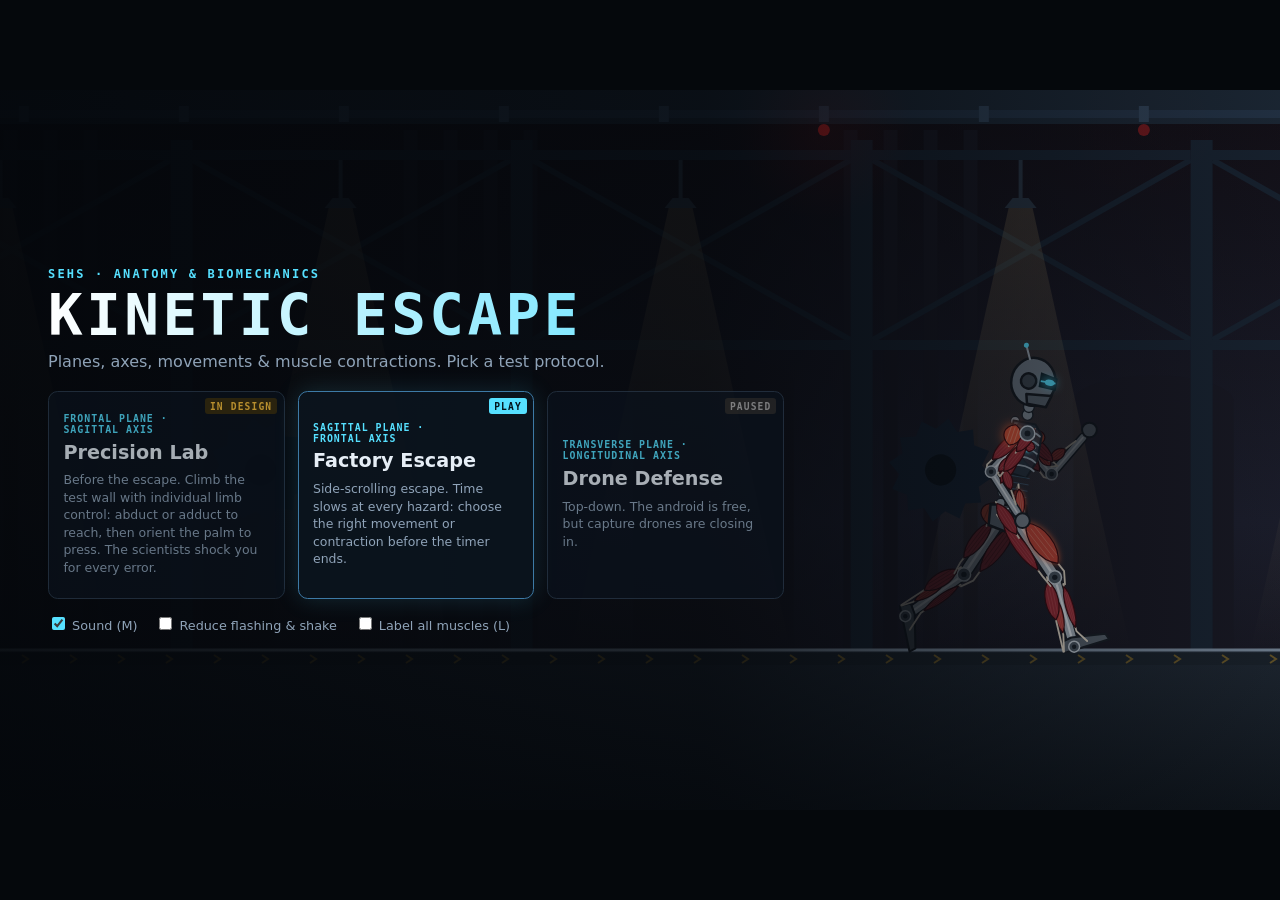
==== index.html @ cbedc7e1 "Add Kinetic Escape sagittal-level prototype and agentic workflow Playable side-scrolling "Factory Es" ====
<!doctype html>
<html lang="en">
<head>
  <meta charset="utf-8">
  <meta name="viewport" content="width=device-width, initial-scale=1">
  <title>Kinetic Escape: Planes &amp; Axes</title>
  <meta name="description" content="SEHS educational game: an anatomically muscled android escapes a factory using correct planes, axes, movements and contraction types.">
  <link rel="stylesheet" href="css/style.css">
</head>
<body>
  <div id="stage">
    <canvas id="game" width="1280" height="720" aria-label="Game view"></canvas>

    <!-- HUD -->
    <div id="hud" class="hidden">
      <div class="hud-top">
        <div class="progress"><span>START</span><div class="bar"><div id="prog-fill"></div></div><span>EXIT</span></div>
        <div id="hud-stats"></div>
        <button id="pause-btn" title="Pause (P)">❚❚</button>
      </div>
      <div id="plane-tag"><b>SAGITTAL PLANE</b> · frontal axis ⊙</div>
      <div id="monitor">
        <h4>MUSCLE MONITOR</h4>
        <ul id="monitor-list"></ul>
        <div class="legend">
          <span><i class="chip" style="--c:#ff6a3d">C</i>concentric</span>
          <span><i class="chip" style="--c:#4ea8ff">E</i>eccentric</span>
          <span><i class="chip" style="--c:#ffc53d">I</i>isometric</span>
        </div>
      </div>
    </div>

    <!-- Decision panel -->
    <div id="decision" class="hidden" role="dialog" aria-live="assertive">
      <div class="d-row"><div id="d-title"></div><div id="d-kind"></div></div>
      <div id="d-prompt"></div>
      <div id="d-options"></div>
      <div class="d-timer"><div id="d-timer-fill"></div><span id="d-secs"></span></div>
    </div>

    <div id="toast" class="hidden" aria-live="polite"></div>

    <!-- Menu -->
    <div id="menu" class="screen">
      <div class="menu-inner">
        <div class="kicker">SEHS · ANATOMY &amp; BIOMECHANICS</div>
        <h1>KINETIC ESCAPE</h1>
        <p class="sub">Planes, axes, movements &amp; muscle contractions. Pick a test protocol.</p>
        <div id="levels"></div>
        <div class="opts">
          <label><input type="checkbox" id="opt-sound"> Sound (M)</label>
          <label><input type="checkbox" id="opt-reduce"> Reduce flashing &amp; shake</label>
          <label><input type="checkbox" id="opt-labels"> Label all muscles (L)</label>
        </div>
      </div>
    </div>

    <!-- Briefing -->
    <div id="briefing" class="screen hidden">
      <div class="panel brief">
        <div class="kicker">MISSION BRIEFING · FACTORY ESCAPE</div>
        <h2>Your screen <em>is</em> the sagittal plane</h2>
        <div class="brief-grid">
          <div>
            <h4>Plane &amp; axis</h4>
            <p>The <b>sagittal plane</b> divides the body into left and right. You are looking at it side-on. Its axis, the <b>frontal axis</b> ⊙, pokes straight out of the screen through every joint.</p>
            <p>Only <b>flexion</b> (joint angle decreases) and <b>extension</b> (joint angle increases) happen here. Abduction, adduction and rotation belong to other planes, and the corridor will reject them.</p>
          </div>
          <div>
            <h4>Contractions</h4>
            <p><span class="chip" style="--c:#ff6a3d">C</span><b>Concentric</b>: the muscle shortens under tension.</p>
            <p><span class="chip" style="--c:#4ea8ff">E</span><b>Eccentric</b>: the muscle lengthens under tension (braking).</p>
            <p><span class="chip" style="--c:#ffc53d">I</span><b>Isometric</b>: tension with no change in length.</p>
            <p class="dim">Muscles swell and glow in these colours as the android moves.</p>
          </div>
          <div>
            <h4>How to play</h4>
            <p>Time slows as each hazard approaches. Choose with the mouse or keys <kbd>1</kbd>–<kbd>4</kbd> before the timer runs out.</p>
            <p>Wrong answers make the muscles do exactly what you chose. Failure reboots you at the same hazard.</p>
            <p class="dim"><kbd>P</kbd> pause · <kbd>L</kbd> muscle labels · <kbd>M</kbd> sound</p>
          </div>
        </div>
        <div class="row">
          <button id="btn-back" class="ghost">Back</button>
          <button id="btn-start" class="primary">Begin escape ▶</button>
        </div>
      </div>
    </div>

    <!-- Fail -->
    <div id="fail" class="screen hidden">
      <div class="panel">
        <div class="kicker red">ANDROID LOST</div>
        <h2 id="f-head"></h2>
        <p class="you">You chose: <b id="f-choice"></b></p>
        <p id="f-explain"></p>
        <div class="correct"><div class="kicker green">CORRECT RESPONSE</div><p id="f-correct"></p></div>
        <div class="row">
          <button id="btn-fail-menu" class="ghost">Menu</button>
          <button id="btn-retry" class="primary">Reboot at this hazard (R)</button>
        </div>
      </div>
    </div>

    <!-- Win -->
    <div id="win" class="screen hidden">
      <div class="panel">
        <div class="kicker green">ESCAPE SUCCESSFUL</div>
        <h2>The android is out of the factory.</h2>
        <div id="w-stats" class="stats"></div>
        <div id="w-review"></div>
        <p class="dim">Next protocol (Transverse · Drone Defense) is paused in development.</p>
        <div class="row">
          <button id="btn-win-menu" class="ghost">Menu</button>
          <button id="btn-again" class="primary">Run a new factory</button>
        </div>
      </div>
    </div>

    <!-- Pause -->
    <div id="pause" class="screen hidden">
      <div class="panel">
        <div class="kicker">PAUSED</div>
        <h2>Quick reference</h2>
        <table class="ref">
          <tr><th>Plane</th><th>Axis</th><th>Divides body into</th><th>Movements</th></tr>
          <tr><td>Sagittal</td><td>Frontal</td><td>Left / right</td><td>Flexion, extension, dorsiflexion, plantarflexion</td></tr>
          <tr><td>Frontal</td><td>Sagittal</td><td>Front / back</td><td>Abduction, adduction, lateral flexion, inversion, eversion</td></tr>
          <tr><td>Transverse</td><td>Longitudinal</td><td>Upper / lower</td><td>Medial &amp; lateral rotation, pronation, supination, horizontal ab/adduction</td></tr>
        </table>
        <div class="row">
          <button id="btn-pause-menu" class="ghost">Quit to menu</button>
          <button id="btn-resume" class="primary">Resume (P)</button>
        </div>
      </div>
    </div>
  </div>

  <script src="js/content.js"></script>
  <script src="js/android.js"></script>
  <script src="js/effects.js"></script>
  <script src="js/sagittal.js"></script>
  <script src="js/main.js"></script>
</body>
</html>
---- css/style.css ----
:root {
  --bg: #05080c;
  --panel: rgba(9, 15, 22, 0.92);
  --line: #2a3a4c;
  --ink: #e6eef6;
  --dim: #8fa3b8;
  --cyan: #56e0ff;
  --red: #ff4058;
  --green: #4dffa0;
  --amber: #ffc53d;
}
* { box-sizing: border-box; }
html, body { margin: 0; height: 100%; background: var(--bg); color: var(--ink); font-family: system-ui, -apple-system, "Segoe UI", Roboto, sans-serif; overflow: hidden; }
body { display: flex; align-items: center; justify-content: center; }
#stage { position: relative; width: 1280px; height: 720px; font-size: 16px; overflow: hidden; background: #000; }
#game { position: absolute; inset: 0; width: 100%; height: 100%; display: block; }
.hidden { display: none !important; }
button { font: inherit; cursor: pointer; }
kbd { display: inline-block; min-width: 1.4em; padding: 0.05em 0.35em; border: 1px solid #5a6d82; border-bottom-width: 2px; border-radius: 0.3em; font: 700 0.8em ui-monospace, monospace; text-align: center; color: var(--ink); background: #111b26; }
.chip { display: inline-flex; align-items: center; justify-content: center; width: 1.25em; height: 1.25em; border-radius: 0.3em; margin-right: 0.4em; font: 800 0.75em ui-monospace, monospace; font-style: normal; color: #0a0f14; background: var(--c); vertical-align: middle; }
.dim { color: var(--dim); }
.kicker { font: 700 0.75em ui-monospace, monospace; letter-spacing: 0.18em; color: var(--cyan); }
.kicker.red { color: var(--red); }
.kicker.green { color: var(--green); }

/* ---------- HUD ---------- */
#hud { position: absolute; inset: 0; pointer-events: none; }
.hud-top { position: absolute; top: 0.8em; left: 1.2em; right: 1.2em; display: flex; align-items: center; gap: 1.5em; }
.progress { display: flex; align-items: center; gap: 0.6em; flex: 1; font: 700 0.7em ui-monospace, monospace; color: var(--dim); letter-spacing: 0.1em; }
.progress .bar { flex: 1; height: 0.55em; background: rgba(255,255,255,0.08); border: 1px solid var(--line); border-radius: 1em; overflow: hidden; }
#prog-fill { height: 100%; width: 0; background: linear-gradient(90deg, var(--cyan), var(--green)); }
#hud-stats { display: flex; gap: 1.2em; font: 600 0.75em ui-monospace, monospace; color: var(--dim); }
#hud-stats b { color: var(--ink); }
#pause-btn { pointer-events: auto; background: rgba(10,16,24,0.8); color: var(--ink); border: 1px solid var(--line); border-radius: 0.4em; padding: 0.2em 0.6em; }
#plane-tag { position: absolute; top: 2.6em; left: 1.2em; font: 0.75em ui-monospace, monospace; color: #bfefff; letter-spacing: 0.08em; background: rgba(5,12,18,0.6); padding: 0.25em 0.6em; border-left: 3px solid var(--cyan); }
#monitor { position: absolute; left: 1.2em; bottom: 1em; width: 17em; background: rgba(5,10,16,0.78); border: 1px solid var(--line); border-radius: 0.5em; padding: 0.6em 0.8em; }
#monitor h4 { margin: 0 0 0.4em; font: 700 0.7em ui-monospace, monospace; letter-spacing: 0.15em; color: var(--cyan); }
#monitor ul { list-style: none; margin: 0; padding: 0; min-height: 5.4em; }
#monitor li { display: flex; align-items: center; gap: 0.3em; font-size: 0.72em; padding: 0.12em 0; }
#monitor li.idle, #monitor li.jam { color: var(--dim); font-family: ui-monospace, monospace; }
#monitor li.jam { color: var(--amber); }
#monitor .mn { flex: 1; white-space: nowrap; overflow: hidden; text-overflow: ellipsis; }
#monitor .mb { width: 4.5em; height: 0.45em; background: rgba(255,255,255,0.08); border-radius: 1em; overflow: hidden; }
#monitor .mb i { display: block; height: 100%; }
#monitor .legend { display: flex; gap: 0.6em; margin-top: 0.5em; font-size: 0.62em; color: var(--dim); }

/* ---------- decision ---------- */
#decision { position: absolute; left: 50%; bottom: 1.2em; transform: translateX(-50%); width: 46em; background: var(--panel); border: 1px solid #3c5a78; border-radius: 0.7em; padding: 0.9em 1.1em 0.8em; box-shadow: 0 0 2em rgba(80,200,255,0.18); animation: rise 0.25s ease-out; }
#decision.urgent { border-color: var(--red); box-shadow: 0 0 2.4em rgba(255,40,70,0.35); }
@keyframes rise { from { transform: translate(-50%, 1em); opacity: 0; } to { transform: translate(-50%, 0); opacity: 1; } }
.d-row { display: flex; justify-content: space-between; align-items: baseline; }
#d-title { font: 800 0.8em ui-monospace, monospace; letter-spacing: 0.15em; color: var(--amber); }
#d-kind { font: 700 0.7em ui-monospace, monospace; letter-spacing: 0.12em; color: var(--cyan); }
#d-prompt { margin: 0.45em 0 0.7em; font-size: 1.02em; line-height: 1.35; }
#d-options { display: grid; grid-template-columns: repeat(auto-fit, minmax(9em, 1fr)); gap: 0.5em; }
.opt { display: flex; align-items: center; gap: 0.5em; padding: 0.6em 0.7em; background: #0f1b28; color: var(--ink); border: 1px solid #36506b; border-radius: 0.45em; font-weight: 700; font-size: 0.95em; text-align: left; }
.opt:hover, .opt:focus-visible { background: #16304a; border-color: var(--cyan); outline: none; }
.d-timer { position: relative; margin-top: 0.7em; height: 0.5em; background: rgba(255,255,255,0.08); border-radius: 1em; overflow: hidden; }
#d-timer-fill { height: 100%; width: 100%; background: linear-gradient(90deg, var(--red), var(--amber)); }
#d-secs { position: absolute; right: 0; top: -1.5em; font: 700 0.75em ui-monospace, monospace; color: var(--amber); }
#decision.urgent #d-secs { color: var(--red); }

/* ---------- toast ---------- */
#toast { position: absolute; right: 1.2em; top: 3.4em; width: 22em; background: rgba(6,24,16,0.92); border: 1px solid #2f8a5c; border-radius: 0.6em; padding: 0.7em 0.9em; animation: slidein 0.25s ease-out; }
@keyframes slidein { from { transform: translateX(2em); opacity: 0; } to { transform: none; opacity: 1; } }
.t-head { font: 800 1.1em ui-monospace, monospace; color: var(--green); letter-spacing: 0.06em; }
.t-sub { font-size: 0.75em; color: #a6f0c8; margin: 0.15em 0 0.35em; }
.t-body { font-size: 0.82em; line-height: 1.35; }
.t-mus { margin-top: 0.4em; font-size: 0.76em; color: var(--dim); }

/* ---------- screens ---------- */
.screen { position: absolute; inset: 0; display: flex; align-items: center; justify-content: center; background: radial-gradient(ellipse at center, rgba(5,10,16,0.55), rgba(2,4,8,0.88)); }
#menu { background: linear-gradient(90deg, rgba(3,6,10,0.92) 0%, rgba(3,6,10,0.75) 55%, rgba(3,6,10,0.15) 100%); justify-content: flex-start; }
.menu-inner { width: 46em; margin-left: 3em; }
h1 { margin: 0.1em 0 0; font: 900 3.6em/1 ui-monospace, monospace; letter-spacing: 0.06em; background: linear-gradient(90deg, #fff, var(--cyan)); -webkit-background-clip: text; background-clip: text; color: transparent; }
.sub { color: var(--dim); margin: 0.5em 0 1.2em; }
#levels { display: grid; grid-template-columns: repeat(3, 1fr); gap: 0.8em; }
.level { position: relative; text-align: left; background: rgba(12,20,30,0.9); color: var(--ink); border: 1px solid var(--line); border-radius: 0.6em; padding: 0.9em; min-height: 13em; }
.level h3 { margin: 0.3em 0 0.4em; font-size: 1.2em; }
.level p { margin: 0; font-size: 0.78em; line-height: 1.4; color: var(--dim); }
.level .lv-plane { font: 700 0.62em ui-monospace, monospace; letter-spacing: 0.1em; color: var(--cyan); }
.level .badge { position: absolute; top: 0.7em; right: 0.7em; font: 800 0.6em ui-monospace, monospace; letter-spacing: 0.12em; padding: 0.25em 0.5em; border-radius: 0.3em; }
.level.playable { border-color: #3d7aa6; box-shadow: 0 0 1.5em rgba(86,224,255,0.15); }
.level.playable:hover { border-color: var(--cyan); transform: translateY(-2px); }
.level.playable .badge { background: var(--cyan); color: #04121a; }
.level.design .badge { background: #3a2f10; color: var(--amber); }
.level.paused .badge { background: #2a2a2a; color: #aaa; }
.level:disabled { cursor: default; opacity: 0.72; }
.level .lv-plane { padding-right: 5em; }
.opts { display: flex; gap: 1.4em; margin-top: 1.2em; font-size: 0.8em; color: var(--dim); }
.opts input { accent-color: var(--cyan); }

.panel { width: 44em; max-height: 92%; overflow: auto; background: var(--panel); border: 1px solid var(--line); border-radius: 0.8em; padding: 1.4em 1.6em; }
.panel h2 { margin: 0.25em 0 0.5em; font-size: 1.6em; }
.panel h2 em { color: var(--cyan); font-style: normal; }
.panel p { line-height: 1.45; }
.panel .row { display: flex; justify-content: flex-end; gap: 0.7em; margin-top: 1em; }
.primary { background: var(--cyan); color: #04121a; border: 0; border-radius: 0.45em; padding: 0.65em 1.2em; font-weight: 800; }
.primary:hover { filter: brightness(1.1); }
.ghost { background: transparent; color: var(--ink); border: 1px solid var(--line); border-radius: 0.45em; padding: 0.65em 1.1em; }
.brief { width: 58em; }
.brief-grid { display: grid; grid-template-columns: repeat(3, 1fr); gap: 1.2em; }
.brief-grid h4 { margin: 0 0 0.4em; color: var(--amber); font: 700 0.8em ui-monospace, monospace; letter-spacing: 0.12em; text-transform: uppercase; }
.brief-grid p { font-size: 0.86em; margin: 0 0 0.6em; }
#fail .panel { border-color: #6b2230; }
#fail.plane .panel { border-color: var(--red); box-shadow: 0 0 2em rgba(255,40,70,0.3); }
#f-head { color: #ffb3bd; }
.you { color: var(--dim); }
.correct { margin-top: 1em; padding: 0.8em 1em; border-radius: 0.5em; background: rgba(20,60,40,0.35); border: 1px solid #2f8a5c; }
.correct p { margin: 0.3em 0 0; font-size: 0.92em; }
.stats { display: grid; grid-template-columns: repeat(4, 1fr); gap: 0.7em; margin: 0.8em 0; }
.stats div { background: rgba(255,255,255,0.04); border: 1px solid var(--line); border-radius: 0.5em; padding: 0.6em; text-align: center; }
.stats b { display: block; font-size: 1.5em; color: var(--green); }
.stats span { font-size: 0.72em; color: var(--dim); }
#w-review h3 { font-size: 1em; margin: 0.8em 0 0.3em; }
#w-review li { font-size: 0.85em; margin-bottom: 0.3em; line-height: 1.4; }
table.ref { width: 100%; border-collapse: collapse; font-size: 0.85em; }
table.ref th, table.ref td { border-bottom: 1px solid var(--line); padding: 0.45em 0.4em; text-align: left; vertical-align: top; }
table.ref th { color: var(--amber); font: 700 0.75em ui-monospace, monospace; letter-spacing: 0.1em; }
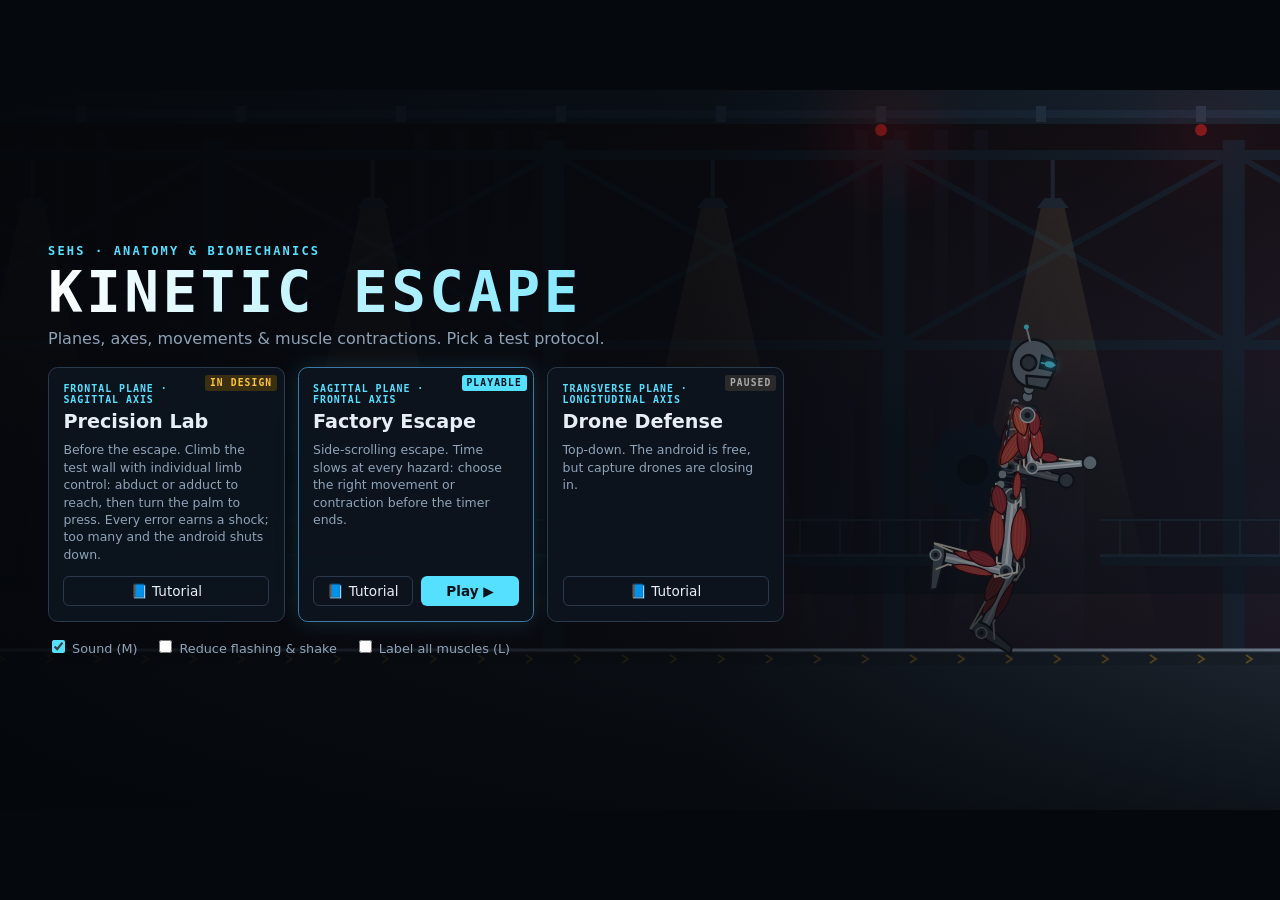
==== commit fc09879e: "Add tutorial/review section, rival androids, sprite pipeline; apply teacher decisions Teacher feedba" ====
--- a/index.html
+++ b/index.html
@@ -27,6 +27,7 @@
           <span><i class="chip" style="--c:#4ea8ff">E</i>eccentric</span>
           <span><i class="chip" style="--c:#ffc53d">I</i>isometric</span>
         </div>
+        <div class="legend iso">C + E = isotonic (length changes) · I = static</div>
       </div>
     </div>
 
@@ -55,35 +56,25 @@
       </div>
     </div>
 
-    <!-- Briefing -->
-    <div id="briefing" class="screen hidden">
-      <div class="panel brief">
-        <div class="kicker">MISSION BRIEFING · FACTORY ESCAPE</div>
-        <h2>Your screen <em>is</em> the sagittal plane</h2>
-        <div class="brief-grid">
-          <div>
-            <h4>Plane &amp; axis</h4>
-            <p>The <b>sagittal plane</b> divides the body into left and right. You are looking at it side-on. Its axis, the <b>frontal axis</b> ⊙, pokes straight out of the screen through every joint.</p>
-            <p>Only <b>flexion</b> (joint angle decreases) and <b>extension</b> (joint angle increases) happen here. Abduction, adduction and rotation belong to other planes, and the corridor will reject them.</p>
-          </div>
-          <div>
-            <h4>Contractions</h4>
-            <p><span class="chip" style="--c:#ff6a3d">C</span><b>Concentric</b>: the muscle shortens under tension.</p>
-            <p><span class="chip" style="--c:#4ea8ff">E</span><b>Eccentric</b>: the muscle lengthens under tension (braking).</p>
-            <p><span class="chip" style="--c:#ffc53d">I</span><b>Isometric</b>: tension with no change in length.</p>
-            <p class="dim">Muscles swell and glow in these colours as the android moves.</p>
-          </div>
-          <div>
-            <h4>How to play</h4>
-            <p>Time slows as each hazard approaches. Choose with the mouse or keys <kbd>1</kbd>–<kbd>4</kbd> before the timer runs out.</p>
-            <p>Wrong answers make the muscles do exactly what you chose. Failure reboots you at the same hazard.</p>
-            <p class="dim"><kbd>P</kbd> pause · <kbd>L</kbd> muscle labels · <kbd>M</kbd> sound</p>
-          </div>
+    <!-- Tutorial / review section (shown at the start of every game) -->
+    <div id="tutorial" class="screen hidden">
+      <div class="tut">
+        <header>
+          <div><div class="kicker" id="tut-kicker"></div><h2 id="tut-title"></h2></div>
+          <button id="tut-close" class="ghost small" title="Close">✕</button>
+        </header>
+        <nav id="tut-nav"></nav>
+        <div class="tut-body">
+          <div id="tut-content"></div>
+          <div class="tut-demo"><canvas id="tut-canvas" width="520" height="440"></canvas><div id="tut-caption"></div></div>
         </div>
-        <div class="row">
-          <button id="btn-back" class="ghost">Back</button>
-          <button id="btn-start" class="primary">Begin escape ▶</button>
-        </div>
+        <footer>
+          <a id="tut-print" class="ghost small" href="review-sheet.html" target="_blank" rel="noopener">🖨 Printable review sheet</a>
+          <span class="spacer"></span>
+          <button id="tut-skip" class="ghost small">Skip to game</button>
+          <button id="tut-prev" class="ghost">◀ Back</button>
+          <button id="tut-next" class="primary">Next ▶</button>
+        </footer>
       </div>
     </div>
 
@@ -124,22 +115,28 @@
         <h2>Quick reference</h2>
         <table class="ref">
           <tr><th>Plane</th><th>Axis</th><th>Divides body into</th><th>Movements</th></tr>
-          <tr><td>Sagittal</td><td>Frontal</td><td>Left / right</td><td>Flexion, extension, dorsiflexion, plantarflexion</td></tr>
-          <tr><td>Frontal</td><td>Sagittal</td><td>Front / back</td><td>Abduction, adduction, lateral flexion, inversion, eversion</td></tr>
-          <tr><td>Transverse</td><td>Longitudinal</td><td>Upper / lower</td><td>Medial &amp; lateral rotation, pronation, supination, horizontal ab/adduction</td></tr>
+          <tr><td>Sagittal</td><td>Frontal / transverse / mediolateral</td><td>Left / right</td><td>Flexion, extension, dorsiflexion, plantarflexion</td></tr>
+          <tr><td>Frontal</td><td>Sagittal / anteroposterior</td><td>Front / back</td><td>Abduction, adduction, lateral flexion, inversion, eversion</td></tr>
+          <tr><td>Transverse</td><td>Longitudinal / vertical</td><td>Upper / lower</td><td>Medial &amp; lateral rotation, trunk rotation, pronation, supination, horizontal ab/adduction</td></tr>
         </table>
+        <p class="dim">Contractions: <b>isotonic</b> = length changes (<b>concentric</b> shortens, <b>eccentric</b> lengthens) · <b>isometric</b> = no change in length.</p>
         <div class="row">
           <button id="btn-pause-menu" class="ghost">Quit to menu</button>
+          <button id="btn-pause-tut" class="ghost">📘 Tutorial</button>
           <button id="btn-resume" class="primary">Resume (P)</button>
         </div>
       </div>
     </div>
   </div>
 
+  <script src="assets/sprites/manifest.js"></script>
   <script src="js/content.js"></script>
+  <script src="js/sprites.js"></script>
+  <script src="js/diagrams.js"></script>
   <script src="js/android.js"></script>
   <script src="js/effects.js"></script>
   <script src="js/sagittal.js"></script>
+  <script src="js/tutorial.js"></script>
   <script src="js/main.js"></script>
 </body>
 </html>
--- a/css/style.css
+++ b/css/style.css
@@ -75,17 +75,16 @@
 h1 { margin: 0.1em 0 0; font: 900 3.6em/1 ui-monospace, monospace; letter-spacing: 0.06em; background: linear-gradient(90deg, #fff, var(--cyan)); -webkit-background-clip: text; background-clip: text; color: transparent; }
 .sub { color: var(--dim); margin: 0.5em 0 1.2em; }
 #levels { display: grid; grid-template-columns: repeat(3, 1fr); gap: 0.8em; }
-.level { position: relative; text-align: left; background: rgba(12,20,30,0.9); color: var(--ink); border: 1px solid var(--line); border-radius: 0.6em; padding: 0.9em; min-height: 13em; }
+.level { position: relative; text-align: left; background: rgba(12,20,30,0.92); color: var(--ink); border: 1px solid var(--line); border-radius: 0.6em; padding: 0.9em; min-height: 15em; }
 .level h3 { margin: 0.3em 0 0.4em; font-size: 1.2em; }
 .level p { margin: 0; font-size: 0.78em; line-height: 1.4; color: var(--dim); }
 .level .lv-plane { font: 700 0.62em ui-monospace, monospace; letter-spacing: 0.1em; color: var(--cyan); }
 .level .badge { position: absolute; top: 0.7em; right: 0.7em; font: 800 0.6em ui-monospace, monospace; letter-spacing: 0.12em; padding: 0.25em 0.5em; border-radius: 0.3em; }
 .level.playable { border-color: #3d7aa6; box-shadow: 0 0 1.5em rgba(86,224,255,0.15); }
-.level.playable:hover { border-color: var(--cyan); transform: translateY(-2px); }
+.level.playable:hover { border-color: var(--cyan); }
 .level.playable .badge { background: var(--cyan); color: #04121a; }
 .level.design .badge { background: #3a2f10; color: var(--amber); }
 .level.paused .badge { background: #2a2a2a; color: #aaa; }
-.level:disabled { cursor: default; opacity: 0.72; }
 .level .lv-plane { padding-right: 5em; }
 .opts { display: flex; gap: 1.4em; margin-top: 1.2em; font-size: 0.8em; color: var(--dim); }
 .opts input { accent-color: var(--cyan); }
@@ -117,3 +116,71 @@
 table.ref { width: 100%; border-collapse: collapse; font-size: 0.85em; }
 table.ref th, table.ref td { border-bottom: 1px solid var(--line); padding: 0.45em 0.4em; text-align: left; vertical-align: top; }
 table.ref th { color: var(--amber); font: 700 0.75em ui-monospace, monospace; letter-spacing: 0.1em; }
+
+/* ---------- v0.2: menu cards with Tutorial / Play ---------- */
+.level { display: flex; flex-direction: column; }
+.level p { flex: 1; }
+.lv-btns { display: flex; gap: 0.5em; margin-top: 0.8em; }
+.lv-btns button { flex: 1; }
+button.small, a.small { padding: 0.45em 0.8em; font-size: 0.85em; }
+a.ghost { color: var(--ink); text-decoration: none; display: inline-flex; align-items: center; }
+.legend.iso { margin-top: 0.25em; font-size: 0.6em; color: var(--dim); }
+#plane-tag .ax { color: var(--amber); }
+.t-deep { margin-top: 0.4em; font-size: 0.74em; line-height: 1.35; color: #b9d9ff; border-left: 2px solid var(--cyan); padding-left: 0.5em; }
+
+/* ---------- tutorial ---------- */
+#tutorial { background: rgba(2,5,9,0.9); }
+.tut { width: 76em; height: 43em; display: flex; flex-direction: column; background: var(--panel); border: 1px solid var(--line); border-radius: 0.8em; padding: 0.9em 1.2em; }
+.tut header { display: flex; justify-content: space-between; align-items: flex-start; }
+.tut h2 { margin: 0.15em 0 0.3em; font-size: 1.45em; }
+#tut-nav { display: flex; gap: 0.35em; margin-bottom: 0.6em; flex-wrap: wrap; }
+#tut-nav button { background: transparent; color: var(--dim); border: 1px solid var(--line); border-radius: 2em; padding: 0.3em 0.8em; font-size: 0.78em; }
+#tut-nav button.on { background: var(--cyan); color: #04121a; border-color: var(--cyan); font-weight: 800; }
+.tut-body { flex: 1; display: grid; grid-template-columns: 1fr 26em; gap: 1em; min-height: 0; }
+#tut-content { overflow: auto; padding-right: 0.4em; font-size: 0.88em; }
+.tut-demo { display: flex; flex-direction: column; gap: 0.5em; min-height: 0; }
+#tut-canvas { width: 100%; height: auto; border-radius: 0.5em; border: 1px solid var(--line); background: #0d1620; }
+#tut-caption { font-size: 0.8em; line-height: 1.4; color: #d6e6f2; min-height: 3.5em; }
+#tut-caption b { color: #ffe680; }
+.tut footer { display: flex; align-items: center; gap: 0.6em; margin-top: 0.7em; }
+.tut footer .spacer { flex: 1; }
+.tut .lead { margin: 0 0 0.7em; line-height: 1.45; }
+.callout { margin: 0.7em 0; padding: 0.6em 0.8em; border-radius: 0.45em; background: rgba(86,224,255,0.07); border-left: 3px solid var(--cyan); line-height: 1.4; }
+.callout.warn { background: rgba(255,197,61,0.08); border-left-color: var(--amber); }
+.pcards { display: grid; grid-template-columns: repeat(3, 1fr); gap: 0.6em; }
+.pcard { position: relative; background: rgba(255,255,255,0.03); border: 1px solid var(--line); border-radius: 0.5em; padding: 0.5em 0.6em; font-size: 0.86em; }
+.pcard.cur { border-color: var(--cyan); box-shadow: 0 0 1em rgba(86,224,255,0.15); }
+.pcard .tag { position: absolute; top: 0.5em; right: 0.5em; font: 800 0.65em ui-monospace, monospace; background: var(--cyan); color: #04121a; padding: 0.15em 0.4em; border-radius: 0.3em; }
+.pcard svg { display: block; width: 100%; height: 9.5em; }
+.pcard h4 { margin: 0.2em 0; font-size: 1.05em; }
+.pcard h4 small { color: var(--dim); font-weight: 400; }
+.pcard .kv { margin: 0.2em 0; line-height: 1.35; }
+.pcard .mv { color: var(--dim); font-size: 0.92em; }
+.mv-grid { display: grid; grid-template-columns: repeat(auto-fill, minmax(13em, 1fr)); gap: 0.5em; }
+.mv-card { display: flex; flex-direction: column; gap: 0.2em; text-align: left; background: #0f1b28; color: var(--ink); border: 1px solid #2f4760; border-radius: 0.5em; padding: 0.55em 0.7em; font-size: 0.95em; }
+.mv-card.wide { margin-top: 0.8em; width: 100%; }
+.mv-card b { color: #fff; font-size: 1.05em; }
+.mv-card span { line-height: 1.35; }
+.mv-card i { color: var(--dim); font-size: 0.9em; }
+.mv-card em { color: var(--cyan); font-style: normal; font-size: 0.8em; font-weight: 700; }
+.mv-card:hover, .mv-card.active, .node.leaf:hover, .node.leaf.active, .node.mid:hover, .node.mid.active { border-color: var(--cyan); background: #14283b; }
+h5.sub { margin: 1em 0 0.4em; color: var(--amber); font: 700 0.8em ui-monospace, monospace; letter-spacing: 0.08em; text-transform: uppercase; }
+.others { display: grid; grid-template-columns: 1fr 1fr; gap: 0.6em; font-size: 0.9em; color: var(--dim); line-height: 1.45; }
+.others b { color: var(--ink); }
+.tree { display: flex; flex-direction: column; align-items: center; gap: 0.6em; }
+.node { background: #0f1b28; color: var(--ink); border: 1px solid #2f4760; border-radius: 0.5em; padding: 0.5em 0.7em; text-align: left; display: flex; flex-direction: column; gap: 0.2em; font-size: 0.95em; }
+.node.root { font-weight: 800; text-align: center; }
+.node span { line-height: 1.35; }
+.node i { color: var(--dim); font-size: 0.9em; }
+.node em { color: var(--cyan); font-style: normal; font-size: 0.8em; font-weight: 700; }
+.node.leaf { border-left: 4px solid var(--c); }
+.node.static { border-style: dashed; }
+.branches { display: grid; grid-template-columns: 2fr 1fr; gap: 0.7em; width: 100%; }
+.branch { display: flex; flex-direction: column; gap: 0.5em; }
+.leaves { display: grid; grid-template-columns: repeat(auto-fit, minmax(10em, 1fr)); gap: 0.5em; }
+table.mtable { width: 100%; border-collapse: collapse; font-size: 0.92em; }
+table.mtable th, table.mtable td { text-align: left; padding: 0.35em 0.4em; border-bottom: 1px solid var(--line); vertical-align: top; }
+table.mtable th { color: var(--amber); font: 700 0.75em ui-monospace, monospace; letter-spacing: 0.1em; }
+table.mtable tr.click { cursor: pointer; }
+table.mtable tr.click:hover, table.mtable tr.active { background: #14283b; }
+ul.play li { margin-bottom: 0.45em; line-height: 1.45; }
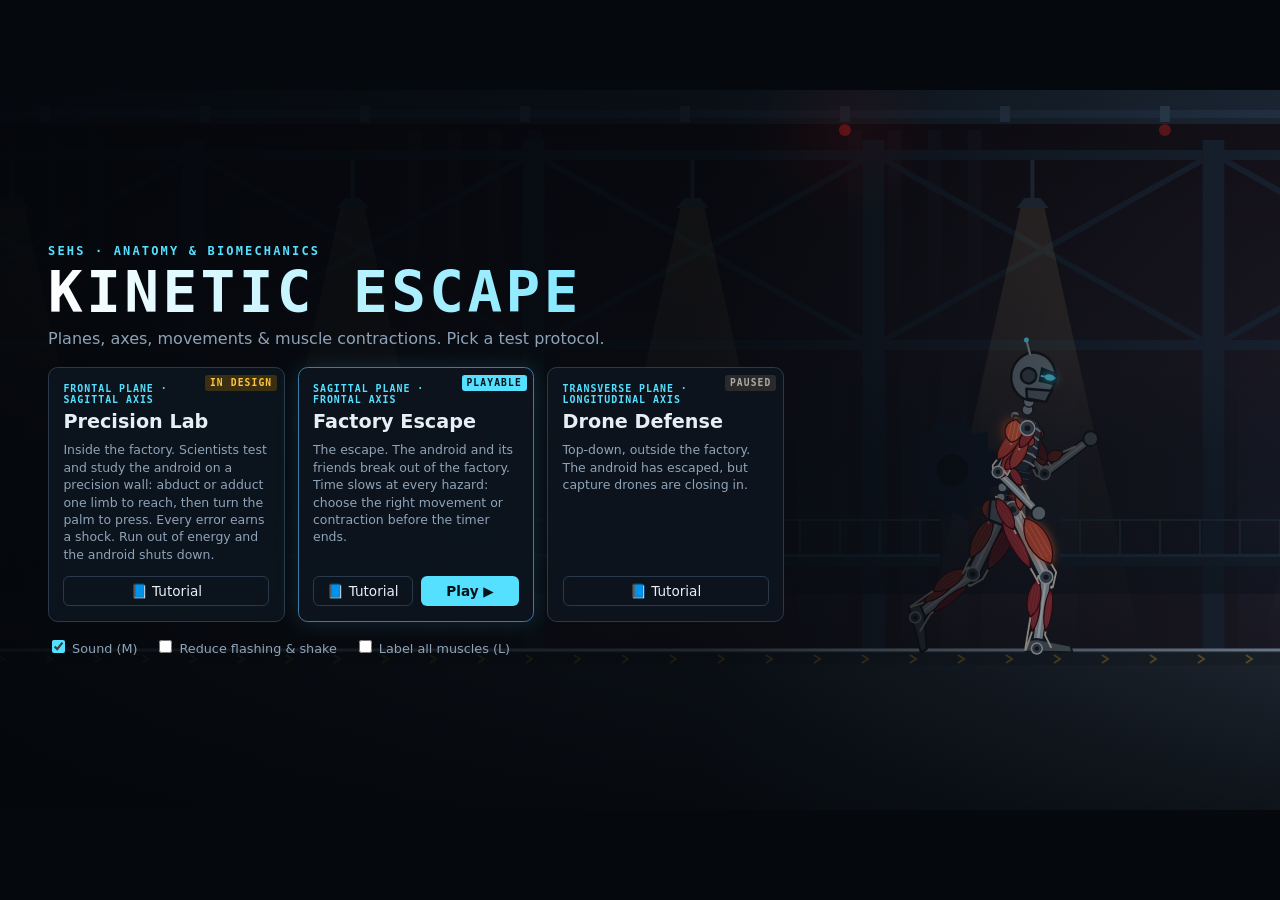
==== commit 6158d36c: "Wire blast door, hybrid energy/damage system, re-ask rewind and friend androids into the engine Co-A" ====
--- a/index.html
+++ b/index.html
@@ -19,6 +19,11 @@
         <button id="pause-btn" title="Pause (P)">❚❚</button>
       </div>
       <div id="plane-tag"><b>SAGITTAL PLANE</b> · frontal axis ⊙</div>
+      <div id="energy" role="status" aria-label="Energy">
+        <span class="en-lbl">ENERGY</span>
+        <div id="energy-cells"><i></i><i></i><i></i><i></i><i></i></div>
+        <span id="energy-txt">5/5</span>
+      </div>
       <div id="monitor">
         <h4>MUSCLE MONITOR</h4>
         <ul id="monitor-list"></ul>
@@ -81,11 +86,12 @@
     <!-- Fail -->
     <div id="fail" class="screen hidden">
       <div class="panel">
-        <div class="kicker red">ANDROID LOST</div>
+        <div class="kicker red" id="f-kicker">ANDROID LOST</div>
         <h2 id="f-head"></h2>
         <p class="you">You chose: <b id="f-choice"></b></p>
         <p id="f-explain"></p>
         <div class="correct"><div class="kicker green">CORRECT RESPONSE</div><p id="f-correct"></p></div>
+        <p id="f-cost"></p>
         <div class="row">
           <button id="btn-fail-menu" class="ghost">Menu</button>
           <button id="btn-retry" class="primary">Reboot at this hazard (R)</button>
--- a/css/style.css
+++ b/css/style.css
@@ -184,3 +184,26 @@
 table.mtable tr.click { cursor: pointer; }
 table.mtable tr.click:hover, table.mtable tr.active { background: #14283b; }
 ul.play li { margin-bottom: 0.45em; line-height: 1.45; }
+
+/* ---------- energy bar (hybrid damage system) ---------- */
+#energy { position: absolute; top: 4.4em; left: 1.2em; display: flex; align-items: center; gap: 0.5em; font: 700 0.72em ui-monospace, monospace; letter-spacing: 0.1em; color: #bfefff; background: rgba(5,12,18,0.6); padding: 0.3em 0.6em; border-left: 3px solid var(--cyan); border-radius: 0 0.3em 0.3em 0; }
+#energy-cells { display: flex; gap: 0.25em; }
+#energy-cells i { display: block; width: 1.5em; height: 0.85em; border-radius: 0.15em; background: var(--cyan); box-shadow: 0 0 0.5em rgba(86,224,255,0.55); transition: background 0.25s, box-shadow 0.25s; }
+#energy-cells i.off { background: #16222d; box-shadow: inset 0 0 0 1px #2c3d4e; }
+#energy-txt { min-width: 2.6em; }
+#energy.loss { animation: en-loss 0.8s ease-out; }
+#energy.gain { animation: en-gain 0.8s ease-out; }
+@keyframes en-loss { 0%, 40% { background: rgba(255,40,70,0.55); border-left-color: var(--red); } 100% { background: rgba(5,12,18,0.6); } }
+@keyframes en-gain { 0%, 40% { background: rgba(77,255,160,0.45); border-left-color: var(--green); } 100% { background: rgba(5,12,18,0.6); } }
+@media (prefers-reduced-motion: reduce) { #energy.loss, #energy.gain { animation-duration: 0.01s; } }
+
+/* decision panel low and to the right (blast door: keep hands, knees and door edge visible) */
+#decision.right { left: auto; right: 1.2em; transform: none; width: 34em; animation: rise-r 0.25s ease-out; }
+@keyframes rise-r { from { transform: translateY(1em); opacity: 0; } to { transform: none; opacity: 1; } }
+#decision.right #d-options { grid-template-columns: repeat(2, 1fr); }
+
+/* fail card variants */
+#f-cost { margin: 0.8em 0 0; font: 700 0.85em ui-monospace, monospace; color: #ffb3bd; }
+#fail.partial .panel { border-color: #8a6a1e; }
+#fail.partial #f-cost, #fail.partial #f-kicker { color: var(--amber); }
+#fail.shutdown .panel { border-color: #3c4a5a; }
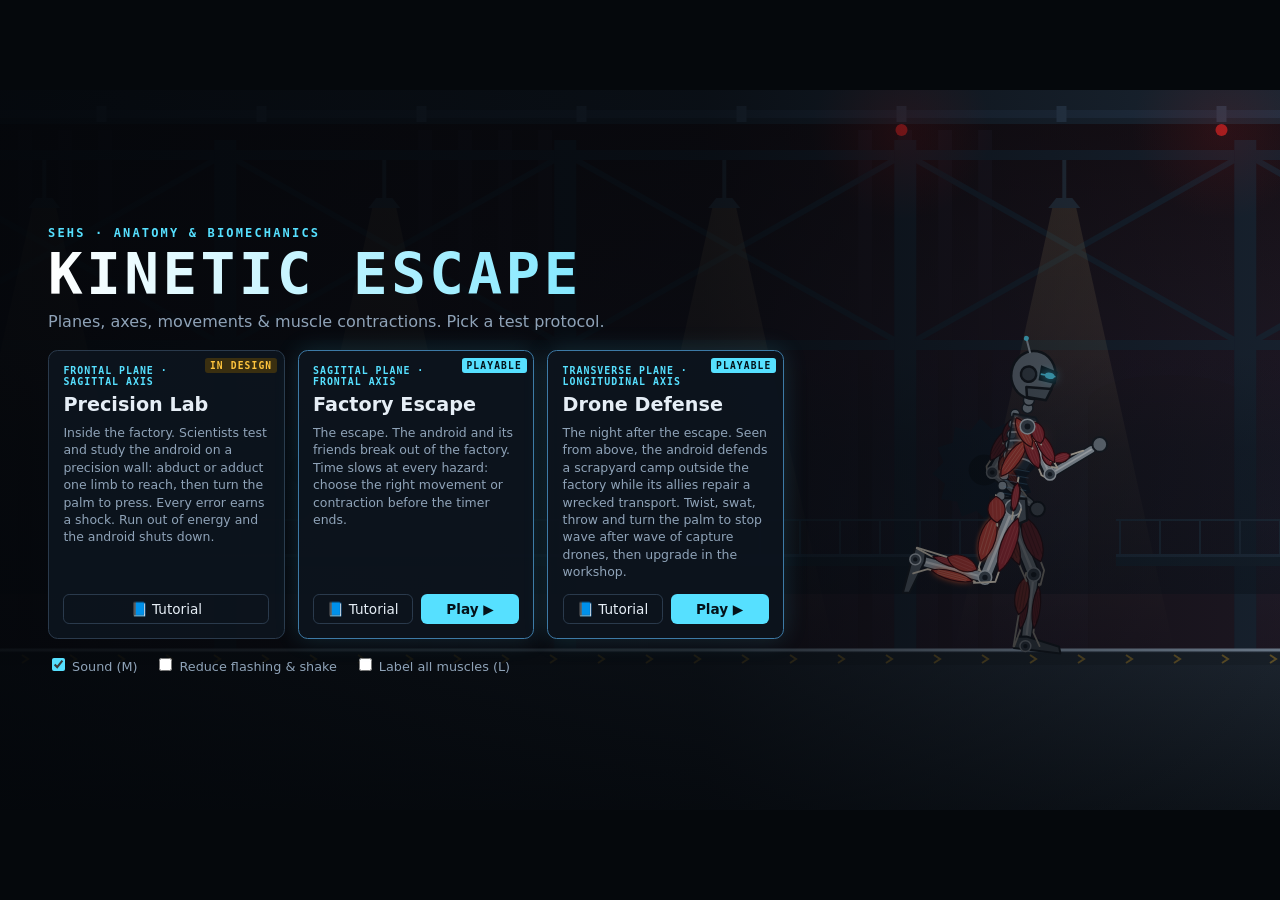
==== commit ccdc7545: "WIP: Drone Defense level engine (in progress) Co-Authored-By: Claude Opus 5.5 <noreply@anthropic.com" ====
--- a/index.html
+++ b/index.html
@@ -114,6 +114,19 @@
       </div>
     </div>
 
+    <!-- Drone Defense: wave summary / wave failed card -->
+    <div id="ddcard" class="screen hidden">
+      <div class="panel">
+        <div class="kicker" id="dd-kicker"></div>
+        <h2 id="dd-title"></h2>
+        <div id="dd-body"></div>
+        <div class="row" id="dd-btns"></div>
+      </div>
+    </div>
+
+    <!-- Drone Defense workshop root (js/workshop.js renders into it) -->
+    <div id="workshop" class="hidden"></div>
+
     <!-- Pause -->
     <div id="pause" class="screen hidden">
       <div class="panel">
@@ -142,6 +155,10 @@
   <script src="js/android.js"></script>
   <script src="js/effects.js"></script>
   <script src="js/sagittal.js"></script>
+  <script src="js/android_top.js"></script>
+  <script src="js/drones.js"></script>
+  <script src="js/workshop.js"></script>
+  <script src="js/transverse.js"></script>
   <script src="js/tutorial.js"></script>
   <script src="js/main.js"></script>
 </body>
--- a/css/style.css
+++ b/css/style.css
@@ -207,3 +207,386 @@
 #fail.partial .panel { border-color: #8a6a1e; }
 #fail.partial #f-cost, #fail.partial #f-kicker { color: var(--amber); }
 #fail.shutdown .panel { border-color: #3c4a5a; }
+
+/* ===== Workshop ===== */
+/* Drone Defense workshop overlay (js/workshop.js). Everything is scoped under .ws. */
+.ws { --ws-strike: var(--cyan); --ws-core: var(--amber); --ws-crew: var(--green); --ws-card: #0c1620; --ws-gold: #ffd36b;
+  position: absolute; inset: 0; z-index: 50; display: flex; flex-direction: column; color: var(--ink); font-size: max(1em, 13px);
+  background: radial-gradient(ellipse at 30% 0%, #0d2233 0%, #060b11 55%, #03060a 100%); container: ws / inline-size; overflow: hidden;
+  animation: ws-in 0.35s ease-out; }
+.ws.ws-fixed { position: fixed; z-index: 1000; font-size: 16px; }
+@keyframes ws-in { from { opacity: 0; transform: scale(1.02); } to { opacity: 1; transform: none; } }
+.ws * { box-sizing: border-box; }
+.ws-bg { position: absolute; inset: 0; pointer-events: none; opacity: 0.5;
+  background-image: linear-gradient(rgba(86,224,255,0.05) 1px, transparent 1px), linear-gradient(90deg, rgba(86,224,255,0.05) 1px, transparent 1px);
+  background-size: 32px 32px; mask-image: radial-gradient(ellipse at 50% 30%, #000 30%, transparent 80%); -webkit-mask-image: radial-gradient(ellipse at 50% 30%, #000 30%, transparent 80%); }
+.ws button { font: inherit; color: inherit; cursor: pointer; }
+.ws button:focus-visible, .ws .ws-q:focus-visible, .ws input:focus-visible + .ws-oc-sw { outline: 3px solid #ffe680; outline-offset: 2px; }
+.ws .ws-q:focus { outline: none; }
+.ws h3 { margin: 0; font: 800 1.05em ui-monospace, monospace; letter-spacing: 0.14em; color: var(--cyan); }
+.ws-sub { margin: 0.15em 0 0; color: var(--dim); font-size: 0.82em; line-height: 1.35; }
+.ws-kicker { font: 700 0.72em ui-monospace, monospace; letter-spacing: 0.2em; color: var(--cyan); }
+.ws-gear { display: inline-flex; width: 1em; height: 1em; color: var(--ws-gold); vertical-align: -0.12em; }
+.ws-gear svg, .ws-bolt svg { width: 100%; height: 100%; display: block; }
+.ws-bolt { display: inline-flex; width: 1em; height: 1em; color: var(--amber); vertical-align: -0.12em; }
+
+/* header */
+.ws-head { position: relative; display: flex; align-items: center; gap: 1.2em; padding: 0.7em 1.2em; border-bottom: 1px solid var(--line);
+  background: linear-gradient(180deg, rgba(10,20,30,0.95), rgba(6,12,18,0.8)); box-shadow: 0 0.4em 1.4em rgba(0,0,0,0.4); }
+.ws-brand { min-width: 12em; }
+.ws-title { margin: 0.05em 0 0; font: 900 1.5em/1.1 ui-monospace, monospace; letter-spacing: 0.06em;
+  background: linear-gradient(90deg, #fff, var(--cyan)); -webkit-background-clip: text; background-clip: text; color: transparent; }
+.ws-tabs { flex: 1; display: flex; gap: 0.5em; justify-content: center; }
+.ws-tab { position: relative; display: flex; align-items: center; gap: 0.55em; padding: 0.55em 1em; min-width: 10.5em; background: rgba(15,27,40,0.85);
+  border: 1px solid #2b4258; border-radius: 0.5em; transition: background 0.2s, border-color 0.2s, box-shadow 0.2s, transform 0.15s; }
+.ws-tab:hover { border-color: var(--cyan); transform: translateY(-1px); }
+.ws-tab-n { display: inline-flex; align-items: center; justify-content: center; width: 1.6em; height: 1.6em; border-radius: 50%; border: 1px solid #3d5a75; font: 800 0.8em ui-monospace, monospace; color: var(--dim); }
+.ws-tab-l { font: 800 0.95em ui-monospace, monospace; letter-spacing: 0.12em; }
+.ws-tab-s { margin-left: auto; font: 700 0.7em ui-monospace, monospace; color: var(--dim); letter-spacing: 0.05em; }
+.ws-tab.on { background: linear-gradient(180deg, #123049, #0c2234); border-color: var(--cyan); box-shadow: 0 0 1.2em rgba(86,224,255,0.3), inset 0 -3px 0 var(--cyan); }
+.ws-tab.on .ws-tab-n { background: var(--cyan); color: #04121a; border-color: var(--cyan); }
+.ws-tab.ping:not(.on) .ws-tab-s { color: var(--ws-gold); animation: ws-ping 1.6s ease-in-out infinite; }
+@keyframes ws-ping { 50% { opacity: 0.45; } }
+.ws-scrap { position: relative; display: flex; align-items: center; gap: 0.4em; padding: 0.4em 0.9em; border-radius: 2em; border: 1px solid #6b5a22;
+  background: radial-gradient(ellipse at 30% 30%, rgba(255,211,107,0.18), rgba(30,24,8,0.8)); box-shadow: 0 0 1em rgba(255,197,61,0.15); transition: box-shadow 0.2s; }
+.ws-scrap .ws-gear { width: 1.4em; height: 1.4em; animation: ws-spin 8s linear infinite; }
+@keyframes ws-spin { to { transform: rotate(360deg); } }
+.ws-scrap-n { font: 900 1.45em ui-monospace, monospace; color: #fff1c8; min-width: 2.6em; text-align: right; font-variant-numeric: tabular-nums; }
+.ws-scrap-l { font: 700 0.68em ui-monospace, monospace; letter-spacing: 0.15em; color: var(--ws-gold); }
+.ws-scrap.tick { animation: ws-tick 0.25s ease-out; }
+.ws-scrap.up { box-shadow: 0 0 1.8em rgba(255,211,107,0.55); }
+.ws-scrap.down { box-shadow: 0 0 1.4em rgba(86,224,255,0.45); }
+@keyframes ws-tick { 40% { transform: scale(1.08); } }
+.ws-delta { position: absolute; right: 100%; top: 0.35em; margin-right: 0.6em; font: 900 1.05em ui-monospace, monospace; pointer-events: none; animation: ws-delta 1.2s ease-out forwards; }
+.ws-delta.up { color: var(--ws-gold); text-shadow: 0 0 0.6em rgba(255,211,107,0.8); }
+.ws-delta.down { color: var(--cyan); }
+@keyframes ws-delta { from { opacity: 1; transform: translateX(0.6em); } to { opacity: 0; transform: translateX(-1.2em); } }
+
+/* body */
+.ws-body { position: relative; flex: 1; min-height: 0; display: flex; gap: 1em; padding: 0.9em 1.2em 0.6em; }
+.ws-main { flex: 1; min-width: 0; overflow: auto; padding-right: 0.3em; scrollbar-color: #2b4258 transparent; }
+.ws-pane[hidden] { display: none; }
+.ws-pane { animation: ws-pane 0.28s ease-out; }
+@keyframes ws-pane { from { opacity: 0; transform: translateY(0.5em); } to { opacity: 1; transform: none; } }
+.ws-pane-head { display: flex; align-items: baseline; gap: 1em; flex-wrap: wrap; margin-bottom: 0.7em; }
+.ws-side { width: 17.5em; flex: none; overflow: auto; background: rgba(8,15,22,0.88); border: 1px solid var(--line); border-radius: 0.7em; padding: 0.8em 0.9em; }
+
+/* terminal */
+.ws-term-top { display: flex; align-items: center; gap: 1.1em; flex-wrap: wrap; margin-bottom: 0.7em; }
+.ws-term-title { flex: 1; min-width: 14em; }
+.ws-dots { display: flex; gap: 0.35em; list-style: none; margin: 0; padding: 0; }
+.ws-dot { width: 1.75em; height: 1.75em; display: flex; align-items: center; justify-content: center; border-radius: 0.35em; border: 1px solid #2b4258;
+  font: 800 0.78em ui-monospace, monospace; color: var(--dim); background: #0b1520; transition: all 0.25s; }
+.ws-dot.cur { border-color: var(--cyan); color: var(--ink); box-shadow: 0 0 0.7em rgba(86,224,255,0.45); }
+.ws-dot.ok { background: rgba(77,255,160,0.18); border-color: var(--green); color: var(--green); }
+.ws-dot.bad { background: rgba(255,64,88,0.16); border-color: var(--red); color: #ff8a99; }
+.ws-dot.cleared { box-shadow: 0 0 0.8em rgba(255,211,107,0.7); border-color: var(--ws-gold); }
+.ws-streak { display: flex; align-items: center; gap: 0.5em; }
+.ws-streak-segs { display: flex; gap: 0.2em; }
+.ws-streak-segs i { width: 0.75em; height: 1.2em; border-radius: 0.15em; background: #142231; border: 1px solid #263a4f; transform: skewX(-14deg); transition: all 0.3s; }
+.ws-streak-segs i.on { background: linear-gradient(180deg, #ffe08a, #ff9d2e); border-color: #ffc53d; box-shadow: 0 0 0.6em rgba(255,170,50,0.7); }
+.ws-streak-t { font: 800 0.85em ui-monospace, monospace; letter-spacing: 0.08em; color: var(--amber); min-width: 7.5em; }
+.ws-streak.hot .ws-streak-t { color: #fff1c8; text-shadow: 0 0 0.6em #ff9d2e; }
+.ws-oc { display: inline-flex; align-items: center; gap: 0.45em; cursor: pointer; font: 800 0.75em ui-monospace, monospace; letter-spacing: 0.12em; color: var(--dim); }
+.ws-oc input { position: absolute; opacity: 0; width: 1px; height: 1px; }
+.ws-oc-sw { position: relative; width: 2.4em; height: 1.3em; border-radius: 1em; background: #142231; border: 1px solid #36506b; transition: all 0.2s; }
+.ws-oc-sw::after { content: ''; position: absolute; top: 0.12em; left: 0.15em; width: 0.95em; height: 0.95em; border-radius: 50%; background: #5a6d82; transition: all 0.2s; }
+.ws-oc.on { color: var(--red); }
+.ws-oc.on .ws-oc-sw { background: rgba(255,64,88,0.3); border-color: var(--red); }
+.ws-oc.on .ws-oc-sw::after { left: 1.25em; background: var(--red); box-shadow: 0 0 0.6em var(--red); }
+.ws-oc.locked { opacity: 0.5; cursor: default; }
+
+.ws-q { position: relative; background: linear-gradient(180deg, #0f1c29, #0a141e); border: 1px solid #2c445c; border-radius: 0.7em; padding: 0.9em 1.2em 0.7em;
+  box-shadow: 0 0.6em 2em rgba(0,0,0,0.35), inset 0 1px 0 rgba(255,255,255,0.04); overflow: hidden; }
+.ws-q.enter { animation: ws-qin 0.35s cubic-bezier(.2,.9,.3,1.2); }
+@keyframes ws-qin { from { opacity: 0; transform: translateX(2em); } to { opacity: 1; transform: none; } }
+.ws-q.is-fault { border-color: #8a6a1e; box-shadow: 0 0 1.4em rgba(255,197,61,0.15); }
+.ws-q.was-right { border-color: #2f8a5c; box-shadow: 0 0 1.8em rgba(77,255,160,0.18); }
+.ws-q.was-wrong { border-color: #7a2a38; }
+.ws-q.shake, .ws .shake { animation: ws-shake 0.4s ease-in-out; }
+@keyframes ws-shake { 20% { transform: translateX(-6px); } 40% { transform: translateX(5px); } 60% { transform: translateX(-3px); } 80% { transform: translateX(2px); } }
+.ws-q-meta { display: flex; align-items: center; gap: 0.7em; flex-wrap: wrap; font: 700 0.72em ui-monospace, monospace; letter-spacing: 0.1em; color: var(--dim); }
+.ws-q-num { color: var(--cyan); }
+.ws-topic { padding: 0.2em 0.6em; border-radius: 1em; background: rgba(86,224,255,0.1); border: 1px solid #2b4f66; color: #bfefff; letter-spacing: 0.04em; font-family: system-ui, sans-serif; font-weight: 700; }
+.ws-diff { display: inline-flex; align-items: center; gap: 0.18em; }
+.ws-diff i { width: 0.5em; height: 0.5em; border-radius: 50%; border: 1px solid #5a6d82; }
+.ws-diff.d1 i:nth-child(-n+1), .ws-diff.d2 i:nth-child(-n+2), .ws-diff.d3 i:nth-child(-n+3) { background: var(--amber); border-color: var(--amber); }
+.ws-diff span { margin-left: 0.3em; }
+.ws-fault-tag { padding: 0.2em 0.55em; border-radius: 0.3em; background: var(--amber); color: #1a1204; font-weight: 900; }
+.ws-worth { margin-left: auto; font-size: 1.15em; color: var(--ws-gold); }
+.ws-stem { display: flex; gap: 0.6em; margin: 0.55em 0 0.75em; font-size: 1.3em; line-height: 1.4; font-weight: 500; color: #f4f8fc; }
+.ws-stem b { color: var(--dim); font-weight: 800; }
+.ws-opts { display: grid; gap: 0.45em; }
+.ws-opt { position: relative; display: flex; align-items: center; gap: 0.8em; width: 100%; text-align: left; padding: 0.55em 0.8em; background: #0d1925;
+  border: 1px solid #2c445c; border-radius: 0.5em; font-size: 1.1em; line-height: 1.3; transition: background 0.15s, border-color 0.15s, transform 0.12s, box-shadow 0.15s, opacity 0.3s; }
+.ws-opt:not(:disabled):hover, .ws-opt:not(:disabled):focus-visible { background: #14304a; border-color: var(--cyan); transform: translateX(0.25em); box-shadow: 0 0 1em rgba(86,224,255,0.2); }
+.ws-letter { flex: none; display: inline-flex; align-items: center; justify-content: center; width: 1.8em; height: 1.8em; border-radius: 0.35em;
+  border: 2px solid #4a6681; font: 900 0.95em ui-monospace, monospace; color: #dff6ff; transition: all 0.2s; }
+.ws-opt-t { flex: 1; }
+.ws-opt-k { font: 700 0.65em ui-monospace, monospace; color: #4d6177; border: 1px solid #2c3d4f; border-radius: 0.25em; padding: 0.05em 0.35em; }
+.ws-mark { position: absolute; right: 0.6em; font: 900 1.3em ui-monospace, monospace; }
+.ws-opt:disabled { cursor: default; }
+.ws-opt.is-correct { background: rgba(30,90,60,0.55); border-color: var(--green); box-shadow: 0 0 1.4em rgba(77,255,160,0.3); animation: ws-pop 0.35s ease-out; }
+.ws-opt.is-correct .ws-letter { background: var(--green); border-color: var(--green); color: #032013; }
+.ws-opt.is-correct .ws-mark { color: var(--green); }
+.ws-opt.is-wrong { background: rgba(100,20,35,0.5); border-color: var(--red); }
+.ws-opt.is-wrong .ws-letter { background: var(--red); border-color: var(--red); color: #fff; }
+.ws-opt.is-wrong .ws-mark { color: #ff8a99; }
+.ws-opt.is-correct .ws-opt-k, .ws-opt.is-wrong .ws-opt-k { visibility: hidden; }
+.ws-opt.is-dim { opacity: 0.45; }
+@keyframes ws-pop { 40% { transform: scale(1.025); } }
+.ws-qtimer { position: relative; height: 0.5em; margin-top: 0.7em; border-radius: 1em; background: rgba(255,255,255,0.08); overflow: visible; }
+.ws-qtimer i { display: block; height: 100%; border-radius: 1em; background: linear-gradient(90deg, var(--red), var(--amber)); }
+.ws-qtimer span { position: absolute; right: 0; top: -1.5em; font: 800 0.75em ui-monospace, monospace; color: var(--amber); }
+.ws-qtimer.urgent span { color: var(--red); }
+.ws-hint { margin: 0.55em 0 0; font-size: 0.72em; color: #5f7489; }
+.ws-stamp { position: absolute; right: 1.6em; top: 52%; padding: 0.3em 0.7em; border: 4px double var(--ws-gold); border-radius: 0.3em; color: var(--ws-gold);
+  font: 900 1.4em ui-monospace, monospace; letter-spacing: 0.08em; transform: rotate(-9deg) scale(2.4); opacity: 0; pointer-events: none;
+  text-shadow: 0 0 0.5em rgba(255,197,61,0.7); box-shadow: 0 0 1.2em rgba(255,197,61,0.35); background: rgba(30,24,6,0.85); }
+.ws-stamp.show { opacity: 1; transform: rotate(-9deg) scale(1); transition: transform 0.35s cubic-bezier(.3,1.6,.5,1), opacity 0.2s; }
+
+.ws-fb { display: none; margin-top: 0.6em; padding: 0.7em 1em; border-radius: 0.6em; background: rgba(8,16,24,0.95); border: 1px solid var(--line); }
+.ws-fb.show { display: block; animation: ws-rise 0.3s ease-out; }
+@keyframes ws-rise { from { opacity: 0; transform: translateY(0.6em); } to { opacity: 1; transform: none; } }
+.ws-fb-head { display: flex; align-items: baseline; gap: 1em; flex-wrap: wrap; margin-bottom: 0.4em; }
+.ws-verdict { font: 900 1.25em ui-monospace, monospace; letter-spacing: 0.1em; }
+.ws-fb-head.ok .ws-verdict { color: var(--green); text-shadow: 0 0 0.6em rgba(77,255,160,0.5); }
+.ws-fb-head.bad .ws-verdict { color: #ff6b7e; }
+.ws-gain { font: 900 1.15em ui-monospace, monospace; color: var(--ws-gold); }
+.ws-gain small { font-size: 0.7em; color: var(--amber); font-weight: 700; }
+.ws-correct-was { font-weight: 700; color: #a6f0c8; }
+.ws-fb-row { display: grid; grid-template-columns: 10em 1fr; gap: 0.8em; padding: 0.3em 0; border-top: 1px solid rgba(42,58,76,0.6); }
+.ws-fb-l { font: 700 0.68em ui-monospace, monospace; letter-spacing: 0.1em; color: var(--cyan); text-transform: uppercase; padding-top: 0.3em; }
+.ws-fb-row.why .ws-fb-l { color: #ff8a99; }
+.ws-fb-row p { margin: 0; font-size: 0.98em; line-height: 1.4; }
+.ws-fb-note { margin-top: 0.35em; padding: 0.35em 0.6em; border-left: 3px solid var(--amber); background: rgba(255,197,61,0.08); font-size: 0.85em; color: #ffe2a0; }
+.ws-fb-note.ok { border-left-color: var(--green); background: rgba(77,255,160,0.07); color: #bff5d9; }
+.ws-fb-foot { display: flex; justify-content: flex-end; margin-top: 0.5em; }
+.ws-next { display: inline-flex; align-items: center; gap: 0.6em; padding: 0.55em 1.1em; border: 0; border-radius: 0.45em; background: var(--cyan); color: #04121a !important;
+  font-weight: 800 !important; box-shadow: 0 0 1em rgba(86,224,255,0.35); transition: filter 0.15s, transform 0.15s; }
+.ws-next:hover { filter: brightness(1.12); transform: translateY(-1px); }
+.ws-next kbd { background: rgba(4,18,26,0.25); color: #04121a; border-color: rgba(4,18,26,0.4); }
+.ws-summary { text-align: center; padding: 1.4em; }
+.ws-summary h3 { margin: 0.3em 0 0.8em; font-size: 1.8em; color: #fff; letter-spacing: 0.05em; }
+.ws-stats { display: grid; grid-template-columns: repeat(4, 1fr); gap: 0.7em; margin-bottom: 0.8em; }
+.ws-stat { padding: 0.7em; border-radius: 0.5em; background: rgba(255,255,255,0.04); border: 1px solid var(--line); }
+.ws-stat b { display: block; font: 900 1.7em ui-monospace, monospace; color: var(--ink); }
+.ws-stat span { font: 700 0.65em ui-monospace, monospace; letter-spacing: 0.12em; color: var(--dim); }
+.ws-stat.gold b { color: var(--ws-gold); text-shadow: 0 0 0.6em rgba(255,197,61,0.5); }
+.ws-stat.warn b { color: var(--amber); }
+.ws-stat.good b { color: var(--green); }
+.ws-summary .ws-fb-foot { justify-content: center; }
+
+/* upgrade bay */
+.ws-cat { margin-bottom: 1em; }
+.ws-cat-h { margin: 0 0 0.45em; font: 800 0.75em ui-monospace, monospace; letter-spacing: 0.2em; display: flex; align-items: center; gap: 0.6em; }
+.ws-cat-h::after { content: ''; flex: 1; height: 1px; background: linear-gradient(90deg, currentColor, transparent); opacity: 0.4; }
+.ws-cat.cat-strike .ws-cat-h { color: var(--ws-strike); }
+.ws-cat.cat-core .ws-cat-h { color: var(--ws-core); }
+.ws-cat.cat-crew .ws-cat-h { color: var(--ws-crew); }
+.ws-grid { display: grid; grid-template-columns: repeat(auto-fill, minmax(17.5em, 1fr)); gap: 0.65em; }
+.ws-card { --cc: var(--ws-strike); position: relative; display: flex; flex-direction: column; gap: 0.3em; padding: 0.7em 0.8em; border-radius: 0.6em;
+  background: linear-gradient(160deg, rgba(255,255,255,0.035), rgba(0,0,0,0) 50%), var(--ws-card); border: 1px solid #22364a; border-top: 3px solid color-mix(in srgb, var(--cc) 45%, #22364a);
+  transition: border-color 0.2s, box-shadow 0.25s, transform 0.2s; }
+.ws-card.cat-core { --cc: var(--ws-core); }
+.ws-card.cat-crew { --cc: var(--ws-crew); }
+.ws-card:hover { transform: translateY(-2px); border-color: color-mix(in srgb, var(--cc) 60%, #22364a); }
+.ws-card.owned { border-top-color: var(--cc); }
+.ws-card.active { box-shadow: 0 0 1.1em color-mix(in srgb, var(--cc) 25%, transparent); }
+.ws-card.bought { animation: ws-bought 0.7s ease-out; }
+@keyframes ws-bought { 0% { box-shadow: 0 0 0 0 var(--cc); background-color: color-mix(in srgb, var(--cc) 30%, #0c1620); } 100% { box-shadow: 0 0 1.1em color-mix(in srgb, var(--cc) 25%, transparent); } }
+.ws-card-top { display: flex; justify-content: space-between; align-items: center; gap: 0.5em; }
+.ws-muscle { font: 700 0.66em ui-monospace, monospace; letter-spacing: 0.1em; text-transform: uppercase; color: var(--cc); }
+.ws-pw { display: inline-flex; align-items: center; gap: 0.15em; font: 800 0.78em ui-monospace, monospace; color: var(--amber); padding: 0.1em 0.4em; border-radius: 0.3em; background: rgba(255,197,61,0.08); }
+.ws-card h4 { margin: 0; font-size: 1.08em; }
+.ws-desc { margin: 0; font-size: 0.78em; line-height: 1.38; color: #a9bccf; flex: 1; }
+.ws-fxl { list-style: none; margin: 0.2em 0 0; padding: 0; font-size: 0.78em; }
+.ws-fxl li { display: flex; justify-content: space-between; gap: 0.5em; padding: 0.12em 0; border-bottom: 1px dashed #1f3142; }
+.ws-fxl li span { color: var(--dim); }
+.ws-fxl em { font-style: normal; color: var(--green); }
+.ws-card-foot { display: flex; align-items: center; gap: 0.5em; margin-top: 0.35em; }
+.ws-pips { display: flex; gap: 0.25em; }
+.ws-pips i { width: 0.95em; height: 0.95em; border-radius: 0.2em; border: 1px solid #3a5068; transform: rotate(45deg) scale(0.8); transition: all 0.3s; }
+.ws-pips i.on { background: var(--cc); border-color: var(--cc); box-shadow: 0 0 0.5em var(--cc); }
+.ws-on-tag { font: 800 0.62em ui-monospace, monospace; letter-spacing: 0.1em; color: var(--cc); border: 1px solid var(--cc); border-radius: 0.3em; padding: 0.1em 0.35em; }
+.ws-buy { margin-left: auto; display: inline-flex; align-items: center; gap: 0.5em; padding: 0.4em 0.75em; border-radius: 0.4em; border: 1px solid #3a4c60; background: #121e2a;
+  font: 800 0.8em ui-monospace, monospace !important; letter-spacing: 0.08em; color: var(--dim) !important; transition: all 0.15s; }
+.ws-buy.can { background: linear-gradient(180deg, #ffd36b, #f0a92a); border-color: #ffd36b; color: #2a1a02 !important; box-shadow: 0 0 0.9em rgba(255,197,61,0.35); }
+.ws-buy.can .ws-gear { color: #2a1a02; }
+.ws-buy.can:hover { filter: brightness(1.1); transform: translateY(-1px); }
+.ws-buy:disabled { opacity: 0.6; cursor: default; border-style: dashed; }
+.ws-cost { display: inline-flex; align-items: center; gap: 0.2em; }
+
+/* loadout */
+.ws-lo { display: grid; grid-template-columns: minmax(0, 1fr) minmax(0, 1.05fr); gap: 1.1em; }
+.ws-slots { display: flex; flex-direction: column; gap: 0.45em; }
+.ws-empty { padding: 1em; border: 1px dashed var(--line); border-radius: 0.5em; color: var(--dim); font-size: 0.9em; line-height: 1.4; }
+.ws-slot { --cc: var(--ws-strike); display: flex; align-items: center; gap: 0.7em; padding: 0.5em 0.7em; border-radius: 0.5em; background: #0c1620; border: 1px solid #22364a; border-left: 4px solid #22364a; transition: all 0.2s; }
+.ws-slot.cat-core { --cc: var(--ws-core); }
+.ws-slot.cat-crew { --cc: var(--ws-crew); }
+.ws-slot.on { border-left-color: var(--cc); background: linear-gradient(90deg, color-mix(in srgb, var(--cc) 12%, #0c1620), #0c1620 60%); }
+.ws-switch { position: relative; flex: none; width: 2.8em; height: 1.5em; border-radius: 1em; border: 1px solid #36506b; background: #142231; padding: 0; transition: all 0.2s; }
+.ws-switch i { position: absolute; top: 0.15em; left: 0.18em; width: 1.1em; height: 1.1em; border-radius: 50%; background: #5a6d82; transition: all 0.2s; }
+.ws-switch[aria-checked="true"] { background: color-mix(in srgb, var(--cc) 30%, #142231); border-color: var(--cc); }
+.ws-switch[aria-checked="true"] i { left: 1.5em; background: var(--cc); box-shadow: 0 0 0.6em var(--cc); }
+.ws-slot-t { flex: 1; min-width: 0; display: flex; flex-direction: column; }
+.ws-slot-t b { font-size: 0.95em; white-space: nowrap; overflow: hidden; text-overflow: ellipsis; }
+.ws-slot-t span { font-size: 0.7em; color: var(--dim); }
+.ws-lv { display: flex; gap: 0.25em; }
+.ws-lv-b { display: flex; flex-direction: column; align-items: center; min-width: 2.6em; padding: 0.2em 0.35em; border-radius: 0.35em; border: 1px solid #2c445c; background: #101c28;
+  font: 800 0.75em ui-monospace, monospace !important; line-height: 1.15; transition: all 0.15s; }
+.ws-lv-b small { font-size: 0.85em; color: var(--amber); font-weight: 700; }
+.ws-lv-b.on { background: var(--cc); border-color: var(--cc); color: #04121a !important; }
+.ws-lv-b.on small { color: #04121a; }
+.ws-lv-b:disabled { opacity: 0.3; cursor: default; }
+.ws-lv-b:not(:disabled):not(.on):hover { border-color: var(--cc); }
+.ws-opt-tag { font: 800 0.68em ui-monospace, monospace; letter-spacing: 0.1em; padding: 0.25em 0.55em; border-radius: 0.3em; border: 1px dashed #3a4c60; color: var(--dim); }
+.ws-opt-tag.on { border: 1px solid var(--green); color: #04140c; background: var(--green); box-shadow: 0 0 1em rgba(77,255,160,0.45); }
+.ws-gauges { display: grid; grid-template-columns: 1fr 1fr; gap: 0.5em; }
+.ws-gauge { display: flex; gap: 0.6em; align-items: center; padding: 0.5em 0.6em; border-radius: 0.5em; background: #0c1620; border: 1px solid #22364a; }
+.ws-gauge.opt { border-color: #2f8a5c; }
+.ws-g-dial { position: relative; flex: none; width: 4.6em; height: 2.9em; }
+.ws-g-dial svg { width: 100%; height: 100%; display: block; }
+.ws-g-arc { transition: stroke-dasharray 0.8s ease-out; }
+.ws-g-pct { position: absolute; left: 0; right: 0; bottom: -0.05em; text-align: center; font: 900 0.95em ui-monospace, monospace; }
+.ws-g-txt { min-width: 0; line-height: 1.25; }
+.ws-g-name { font-weight: 800; font-size: 0.86em; }
+.ws-g-link { font-size: 0.7em; color: var(--cyan); }
+.ws-g-bonus { font: 700 0.68em ui-monospace, monospace; color: var(--green); margin-top: 0.1em; }
+.ws-g-n { font-size: 0.6em; color: #5f7489; }
+
+/* intel side panel */
+.ws-side-h { display: flex; align-items: center; gap: 0.5em; margin-bottom: 0.6em; }
+.ws-side-h h3 { flex: 1; font-size: 0.9em; }
+.ws-radar { position: relative; width: 1.4em; height: 1.4em; border-radius: 50%; border: 1px solid var(--cyan); overflow: hidden;
+  background: conic-gradient(from 0deg, rgba(86,224,255,0.6), transparent 25%); animation: ws-spin 2.4s linear infinite; }
+.ws-drones { list-style: none; margin: 0 0 0.5em; padding: 0; display: flex; flex-direction: column; gap: 0.3em; }
+.ws-drones li { display: flex; align-items: center; gap: 0.5em; padding: 0.15em 0.4em 0.15em 0.15em; border-radius: 0.4em; background: #0c1620; border: 1px solid #1f3142; }
+.ws-drones li.new { border-color: var(--amber); box-shadow: 0 0 0.8em rgba(255,197,61,0.2); }
+.ws-dicon { width: 2.6em; height: 2.6em; flex: none; border-radius: 0.3em; background: radial-gradient(circle, #1a2a3a, #0a121a); }
+.ws-dname { flex: 1; font: 800 0.8em ui-monospace, monospace; letter-spacing: 0.08em; }
+.ws-drones b { font: 900 1em ui-monospace, monospace; color: #fff; }
+.ws-drones em { font: 900 0.6em ui-monospace, monospace; font-style: normal; background: var(--amber); color: #1a1204; padding: 0.15em 0.35em; border-radius: 0.25em; letter-spacing: 0.1em; }
+.ws-newline { margin: 0.3em 0; font-size: 0.78em; line-height: 1.35; color: #ffe2a0; padding-left: 0.5em; border-left: 2px solid var(--amber); }
+.ws-newline.amber { color: #ffd7a0; }
+.ws-compass { display: flex; align-items: center; gap: 0.6em; margin: 0.4em 0; }
+.ws-compass span { flex: none; width: 6.2em; height: 6.2em; }
+.ws-compass svg { width: 100%; height: 100%; display: block; }
+.ws-compass p { margin: 0; font: 700 0.78em ui-monospace, monospace; letter-spacing: 0.05em; color: #ffb3bd; line-height: 1.35; }
+.ws-warden { margin-bottom: 0.5em; padding: 0.4em; text-align: center; font: 900 0.95em ui-monospace, monospace; letter-spacing: 0.15em; color: #fff;
+  background: repeating-linear-gradient(-45deg, #5a0f1c 0 10px, #3a0912 10px 20px); border: 1px solid var(--red); border-radius: 0.4em; animation: ws-ping 1.4s ease-in-out infinite; }
+.ws-nosig { position: relative; text-align: center; padding: 1em 0.5em; border-radius: 0.5em; border: 1px solid #1f3142; overflow: hidden; }
+.ws-nosig b { position: relative; font: 900 1.1em ui-monospace, monospace; letter-spacing: 0.2em; color: #c2ccd6; }
+.ws-nosig p { position: relative; margin: 0.4em 0 0; font-size: 0.78em; color: var(--dim); }
+.ws-static { position: absolute; inset: 0; opacity: 0.25;
+  background: repeating-linear-gradient(0deg, rgba(255,255,255,0.15) 0 1px, transparent 1px 3px), repeating-linear-gradient(90deg, rgba(255,255,255,0.06) 0 2px, transparent 2px 5px);
+  animation: ws-static 0.4s steps(4) infinite; }
+@keyframes ws-static { 50% { background-position: 0 2px, 3px 0; } }
+
+/* footer */
+.ws-foot { position: relative; display: flex; align-items: center; gap: 1em; padding: 0.65em 1.2em; border-top: 1px solid var(--line); background: rgba(5,10,16,0.95); }
+.ws-pow { flex: 1; display: flex; align-items: center; gap: 0.6em; min-width: 0; flex-wrap: wrap; }
+.ws-pow .ws-bolt { width: 1.3em; height: 1.3em; filter: drop-shadow(0 0 4px rgba(255,197,61,0.6)); }
+.ws-pow-t { font: 900 1em ui-monospace, monospace; letter-spacing: 0.1em; min-width: 8.5em; }
+.ws-pow.over .ws-pow-t { color: var(--red); }
+.ws-pow-cells { display: flex; gap: 0.2em; }
+.ws-pow-cells i { --cc: var(--cyan); width: 1.25em; height: 1.1em; border-radius: 0.15em; background: #111d29; border: 1px solid #2a3d50; transition: all 0.25s; }
+.ws-pow-cells i.cat-core { --cc: var(--ws-core); }
+.ws-pow-cells i.cat-crew { --cc: var(--ws-crew); }
+.ws-pow-cells i.on { background: var(--cc); border-color: var(--cc); box-shadow: 0 0 0.5em color-mix(in srgb, var(--cc) 60%, transparent); }
+.ws-pow-cells i.bonus { border-color: var(--green); border-style: dashed; }
+.ws-pow-cells i.over { background: var(--red); border-color: var(--red); box-shadow: 0 0 0.6em var(--red); }
+.ws-pow-cells.deny { animation: ws-shake 0.4s ease-in-out; }
+.ws-pow-m { font-size: 0.8em; color: var(--amber); }
+.ws-pow-m.flash { animation: ws-ping 0.5s 2; }
+.ws-unsaved { font: 700 0.68em ui-monospace, monospace; letter-spacing: 0.1em; color: var(--amber); border: 1px solid #6b5a22; border-radius: 0.3em; padding: 0.2em 0.5em; }
+.ws-launch { display: inline-flex; align-items: center; gap: 0.7em; padding: 0.7em 1.5em; border: 0; border-radius: 0.5em; font: 900 1.05em ui-monospace, monospace !important; letter-spacing: 0.12em;
+  color: #04121a !important; background: linear-gradient(90deg, var(--cyan), #9ff4ff); box-shadow: 0 0 1.5em rgba(86,224,255,0.45); transition: filter 0.15s, transform 0.15s, box-shadow 0.2s; }
+.ws-launch:hover:not(:disabled) { filter: brightness(1.1); transform: translateY(-1px); box-shadow: 0 0 2.2em rgba(86,224,255,0.65); }
+.ws-launch-arrow { display: inline-block; animation: ws-nudge 1.2s ease-in-out infinite; }
+@keyframes ws-nudge { 50% { transform: translateX(0.25em); } }
+.ws-launch:disabled { background: #2a3440; color: #8fa3b8 !important; box-shadow: none; cursor: not-allowed; }
+.ws-launch:disabled .ws-launch-arrow { animation: none; }
+
+/* compact question once answered, so the feedback fits at 720p */
+.ws-q.answered { padding-bottom: 0.6em; }
+.ws-q.answered .ws-opt { padding-top: 0.35em; padding-bottom: 0.35em; }
+.ws-q.answered .ws-letter { width: 1.55em; height: 1.55em; }
+.ws-q.answered .ws-hint { display: none; }
+.ws-q.answered .ws-stem { margin-bottom: 0.5em; }
+/* camp status (side panel) */
+.ws-status { margin-top: 0.8em; padding-top: 0.6em; border-top: 1px solid var(--line); }
+.ws-status h4 { margin: 0 0 0.35em; font: 800 0.7em ui-monospace, monospace; letter-spacing: 0.18em; color: var(--dim); }
+.ws-st-row { display: flex; justify-content: space-between; gap: 0.6em; padding: 0.22em 0; font-size: 0.76em; border-bottom: 1px dashed #1f3142; }
+.ws-st-row span { font: 700 0.9em ui-monospace, monospace; letter-spacing: 0.08em; color: var(--dim); }
+.ws-st-row b { text-align: right; }
+.ws-st-row.warn b { color: var(--amber); }
+
+/* fx layer */
+.ws-fx { position: absolute; inset: 0; pointer-events: none; overflow: hidden; z-index: 5; }
+.ws-coin { position: absolute; left: -0.6em; top: -0.6em; width: 1.2em; height: 1.2em; color: var(--ws-gold); filter: drop-shadow(0 0 5px rgba(255,197,61,0.9)); }
+.ws-coin svg { width: 100%; height: 100%; display: block; }
+.ws-ring { position: absolute; transform: translate(-50%, -50%); border: 2px solid; border-radius: 0.6em; animation: ws-ring 0.65s ease-out forwards; }
+@keyframes ws-ring { from { opacity: 0.9; } to { opacity: 0; transform: translate(-50%, -50%) scale(1.12, 1.5); } }
+.ws-spark { position: absolute; width: 6px; height: 6px; margin: -3px; border-radius: 50%; transition: transform 0.6s cubic-bezier(.1,.7,.3,1), opacity 0.6s; }
+
+/* reduced effects: no shakes, spins or flying coins */
+.ws.ws-reduce, .ws.ws-reduce * { animation-duration: 0.01s !important; animation-iteration-count: 1 !important; }
+.ws.ws-reduce .ws-stamp.show { transition: none; }
+
+/* narrow screens (phones, split screens) */
+@container ws (max-width: 820px) {
+  .ws-head { flex-wrap: wrap; gap: 0.5em 0.8em; padding: 0.55em 0.8em; }
+  .ws-brand { flex: 1; min-width: 0; }
+  .ws-title { font-size: 1.15em; }
+  .ws-tabs { order: 3; flex-basis: 100%; gap: 0.3em; }
+  .ws-tab { flex: 1; min-width: 0; padding: 0.45em 0.4em; gap: 0.3em; flex-wrap: wrap; justify-content: center; }
+  .ws-tab-l { font-size: 0.78em; letter-spacing: 0.06em; }
+  .ws-tab-s { margin-left: 0; font-size: 0.62em; }
+  .ws-tab-n { display: none; }
+  .ws-scrap-n { font-size: 1.2em; min-width: 0; }
+  .ws-body { display: block; overflow: auto; padding: 0.6em 0.7em; }
+  .ws-main { overflow: visible; padding: 0; }
+  .ws-side { width: auto; margin-top: 0.9em; }
+  .ws-term-top { gap: 0.6em; }
+  .ws-stem { font-size: 1.12em; }
+  .ws-opt { font-size: 1em; padding: 0.55em 0.6em; }
+  .ws-opt-k { display: none; }
+  .ws-worth { margin-left: 0; }
+  .ws-fb-row { grid-template-columns: 1fr; gap: 0.15em; }
+  .ws-stats { grid-template-columns: repeat(2, 1fr); }
+  .ws-lo { grid-template-columns: 1fr; }
+  .ws-gauges { grid-template-columns: 1fr; }
+  .ws-grid { grid-template-columns: 1fr; }
+  .ws-foot { padding: 0.5em 0.7em; gap: 0.5em; }
+  .ws-pow-cells i { width: 0.85em; }
+  .ws-pow-m { display: none; }
+  .ws-pow-t { min-width: 0; font-size: 0.85em; }
+  .ws-launch { padding: 0.65em 0.9em; font-size: 0.9em !important; letter-spacing: 0.06em; }
+  .ws-hint, .ws-next kbd { display: none; }
+}
+
+/* ===== Drone Defense (js/transverse.js) ===== */
+#workshop { position: absolute; inset: 0; z-index: 40; }
+#hud.drone .progress, #hud.drone #hud-stats, #hud.drone #energy { display: none; }
+#hud.drone .hud-top { justify-content: flex-end; top: 0.5em; right: 0.6em; }
+#hud.drone #plane-tag { top: auto; bottom: 12.6em; font-size: 0.82em; }
+#decision.dd { left: 1em; right: auto; top: 4.4em; bottom: auto; transform: none; width: 24em; padding: 0.8em 1em 0.8em; animation: rise-l 0.25s ease-out; }
+#decision.dd.dd-right { left: auto; right: 1em; animation: rise-r 0.25s ease-out; }
+@keyframes rise-l { from { transform: translateX(-1em); opacity: 0; } to { transform: none; opacity: 1; } }
+#decision.dd .d-row { flex-direction: column; gap: 0.25em; }
+#decision.dd #d-title { font-size: 0.85em; }
+#decision.dd #d-prompt { font-size: 1.12em; line-height: 1.38; margin: 0.5em 0 0.75em; }
+#decision.dd #d-options { grid-template-columns: 1fr; gap: 0.45em; }
+#decision.dd .opt { font-size: 1.12em; padding: 0.62em 0.75em; }
+#decision.dd .d-timer { margin-top: 1.6em; }
+#decision.notimer .d-timer { display: none; }
+#decision.jam { border-color: var(--amber); animation: dd-shake 0.35s; }
+#decision.jam #d-prompt { color: var(--amber); }
+#decision .opt:disabled { opacity: 0.4; }
+@keyframes dd-shake { 0%, 100% { transform: none; } 25% { transform: translateX(-8px); } 75% { transform: translateX(8px); } }
+@media (prefers-reduced-motion: reduce) { #decision.jam { animation: none; } }
+#toast.left { right: auto; left: 1.2em; top: 4.6em; }
+#ddcard .panel { width: 46em; }
+#ddcard .stats b { font-size: 1.35em; }
+.lv-best { font: 800 0.65em ui-monospace, monospace; letter-spacing: 0.12em; color: var(--amber); align-self: center; }
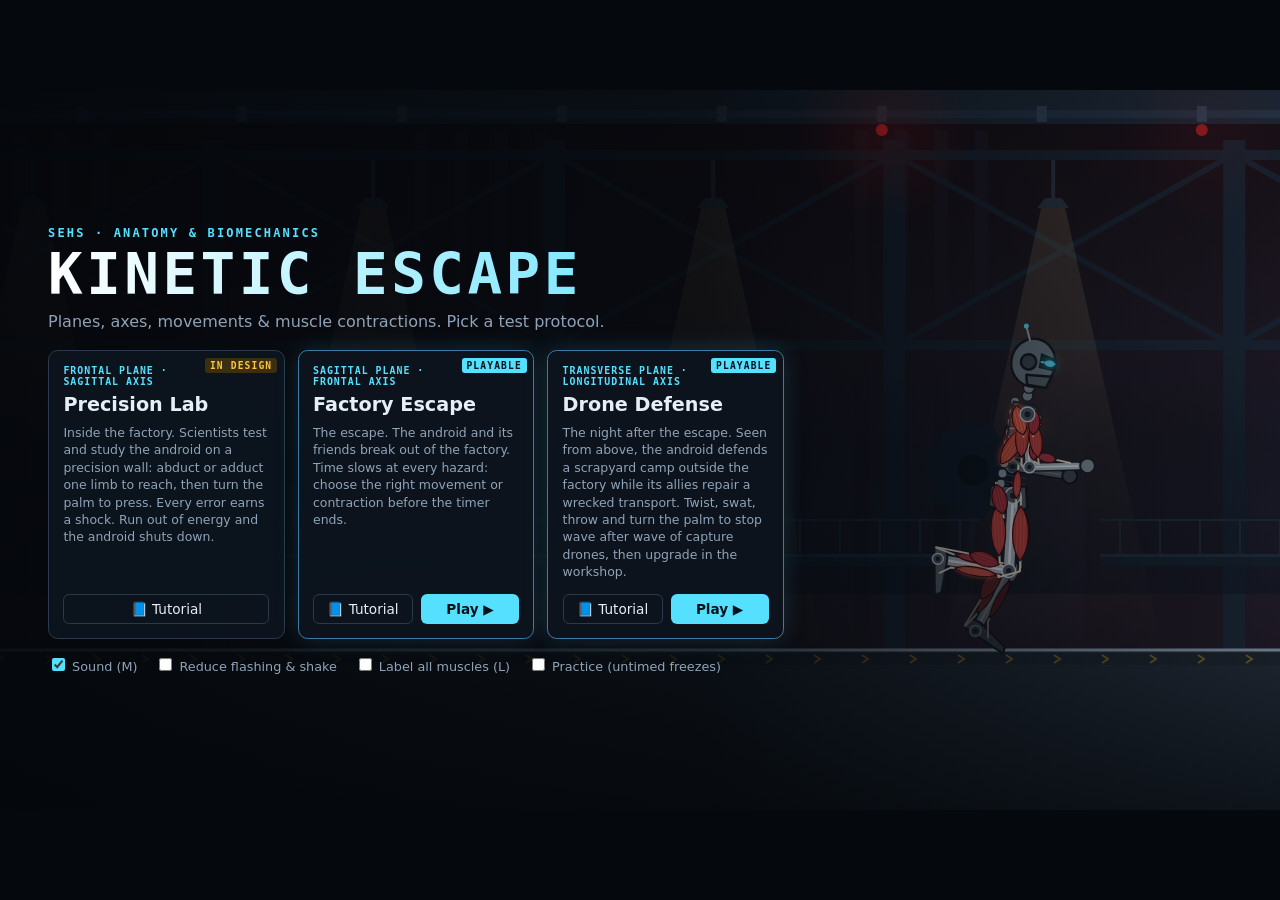
==== commit a46fa71b: "WIP: Drone Defense round 2 engine fixes (in progress) Co-Authored-By: Claude Opus 5.5 <noreply@anthr" ====
--- a/index.html
+++ b/index.html
@@ -57,6 +57,7 @@
           <label><input type="checkbox" id="opt-sound"> Sound (M)</label>
           <label><input type="checkbox" id="opt-reduce"> Reduce flashing &amp; shake</label>
           <label><input type="checkbox" id="opt-labels"> Label all muscles (L)</label>
+          <label title="Drone Defense: freezes wait for your answer (logged as assist)"><input type="checkbox" id="opt-practice"> Practice (untimed freezes)</label>
         </div>
       </div>
     </div>
@@ -90,10 +91,11 @@
         <h2 id="f-head"></h2>
         <p class="you">You chose: <b id="f-choice"></b></p>
         <p id="f-explain"></p>
-        <div class="correct"><div class="kicker green">CORRECT RESPONSE</div><p id="f-correct"></p></div>
+        <div class="correct"><div class="kicker green">CORRECT RESPONSE</div><p id="f-correct"></p><div id="f-more" class="hidden"></div></div>
         <p id="f-cost"></p>
         <div class="row">
           <button id="btn-fail-menu" class="ghost">Menu</button>
+          <button id="btn-more" class="ghost hidden">More (M)</button>
           <button id="btn-retry" class="primary">Reboot at this hazard (R)</button>
         </div>
       </div>
@@ -127,6 +129,9 @@
     <!-- Drone Defense workshop root (js/workshop.js renders into it) -->
     <div id="workshop" class="hidden"></div>
 
+    <!-- js/progress.js overlays (Movement Codex, session report) -->
+    <div id="progress-root" class="hidden"></div>
+
     <!-- Pause -->
     <div id="pause" class="screen hidden">
       <div class="panel">
@@ -139,6 +144,12 @@
           <tr><td>Transverse</td><td>Longitudinal / vertical</td><td>Upper / lower</td><td>Medial &amp; lateral rotation, trunk rotation, pronation, supination, horizontal ab/adduction</td></tr>
         </table>
         <p class="dim">Contractions: <b>isotonic</b> = length changes (<b>concentric</b> shortens, <b>eccentric</b> lengthens) · <b>isometric</b> = no change in length.</p>
+        <div class="row dd-only" id="pause-dd">
+          <label class="dd-toggle"><input type="checkbox" id="pause-practice"> Practice (untimed freezes)</label>
+          <span class="spacer"></span>
+          <button id="btn-pause-codex" class="ghost">📖 Codex</button>
+          <button id="btn-pause-report" class="ghost">📊 Report</button>
+        </div>
         <div class="row">
           <button id="btn-pause-menu" class="ghost">Quit to menu</button>
           <button id="btn-pause-tut" class="ghost">📘 Tutorial</button>
--- a/css/style.css
+++ b/css/style.css
@@ -570,7 +570,7 @@
 #workshop { position: absolute; inset: 0; z-index: 40; }
 #hud.drone .progress, #hud.drone #hud-stats, #hud.drone #energy { display: none; }
 #hud.drone .hud-top { justify-content: flex-end; top: 0.5em; right: 0.6em; }
-#hud.drone #plane-tag { top: auto; bottom: 12.6em; font-size: 0.82em; }
+#hud.drone #plane-tag { top: auto; bottom: 14.2em; font-size: 0.82em; }
 #decision.dd { left: 1em; right: auto; top: 4.4em; bottom: auto; transform: none; width: 24em; padding: 0.8em 1em 0.8em; animation: rise-l 0.25s ease-out; }
 #decision.dd.dd-right { left: auto; right: 1em; animation: rise-r 0.25s ease-out; }
 @keyframes rise-l { from { transform: translateX(-1em); opacity: 0; } to { transform: none; opacity: 1; } }
@@ -590,3 +590,298 @@
 #ddcard .panel { width: 46em; }
 #ddcard .stats b { font-size: 1.35em; }
 .lv-best { font: 800 0.65em ui-monospace, monospace; letter-spacing: 0.12em; color: var(--amber); align-self: center; }
+/* Drone Defense round 2: projector sizes (monitor >= 14 px, card body >= 18 px) */
+#hud.drone #monitor { width: 19.5em; }
+#hud.drone #monitor h4 { font-size: 0.88em; }
+#hud.drone #monitor li { font-size: 0.9em; }
+#hud.drone #monitor .legend { font-size: 0.8em; }
+#hud.drone #monitor .legend.iso { font-size: 0.75em; }
+#hud.drone #plane-tag { font-size: 0.9em; bottom: 14.6em; }
+#fail.dd .panel { width: 50em; }
+#fail.dd .panel p, #fail.dd #f-more p { font-size: 1.15em; line-height: 1.42; }
+#fail.dd #f-head { font-size: 1.15em; }
+#fail.dd #f-cost { font-size: 1em; }
+#f-more { margin-top: 0.5em; border-top: 1px solid rgba(47,138,92,0.5); padding-top: 0.3em; }
+#ddcard .panel p { font-size: 1.15em; }
+#ddcard .stats span { font-size: 0.85em; }
+.dd-contracts { margin: 0.6em 0; padding: 0.6em 0.9em; border-left: 3px solid var(--cyan); background: rgba(86,224,255,0.07); font-size: 1.05em; }
+.dd-contracts b { display: block; color: var(--cyan); font: 800 0.8em ui-monospace, monospace; letter-spacing: 0.12em; margin-bottom: 0.2em; }
+.dd-contracts span { color: var(--amber); font-weight: 700; }
+#decision.dd #d-secs { font-size: 0.9em; }
+#pause .row.dd-only { align-items: center; justify-content: flex-start; }
+#pause .row .spacer { flex: 1; }
+.dd-toggle { font-size: 0.9em; color: var(--ink); display: flex; gap: 0.4em; align-items: center; }
+.lv-seed { margin-top: 0.5em; display: flex; flex-wrap: wrap; gap: 0.4em; align-items: center; font-size: 0.68em; color: var(--dim); }
+.lv-seed input { width: 9em; background: #0b1520; color: var(--ink); border: 1px solid var(--line); border-radius: 0.3em; padding: 0.2em 0.4em; }
+#progress-root { position: absolute; inset: 0; z-index: 45; }
+
+/* ===== Progress ===== */
+/* Movement Codex, badges, ally levels and the session report (js/progress.js).
+   Everything is scoped under .pg; same visual language as the workshop (.ws).
+   Also holds the small workshop additions from progress work (.ws-oc-why, .ws-oc-off). */
+.ws-oc-why { margin-left: 0.4em; color: var(--amber); letter-spacing: 0.06em; }
+.ws-oc.gated { opacity: 0.75; }
+.ws-oc-off { padding: 0.2em 0.55em; border-radius: 0.3em; border: 1px solid #6b3340; color: #ffb3bd; letter-spacing: 0.04em; }
+
+.pg { --pg-gold: #ffd36b; --pg-card: #0c1620; position: absolute; inset: 0; z-index: 60; display: flex; flex-direction: column; color: var(--ink);
+  font-size: max(1em, 13px); background: radial-gradient(ellipse at 70% 0%, #0d2233 0%, #060b11 55%, #03060a 100%); overflow: hidden;
+  container: pg / inline-size; animation: pg-in 0.3s ease-out; }
+.pg.pg-fixed { position: fixed; z-index: 1001; font-size: 16px; }
+@keyframes pg-in { from { opacity: 0; transform: scale(1.015); } to { opacity: 1; transform: none; } }
+.pg * { box-sizing: border-box; }
+.pg-bg { position: absolute; inset: 0; pointer-events: none; opacity: 0.45;
+  background-image: linear-gradient(rgba(86,224,255,0.05) 1px, transparent 1px), linear-gradient(90deg, rgba(86,224,255,0.05) 1px, transparent 1px);
+  background-size: 32px 32px; mask-image: radial-gradient(ellipse at 50% 30%, #000 30%, transparent 80%); -webkit-mask-image: radial-gradient(ellipse at 50% 30%, #000 30%, transparent 80%); }
+.pg button { font: inherit; color: inherit; cursor: pointer; }
+.pg button:focus-visible, .pg input:focus-visible, .pg textarea:focus-visible { outline: 3px solid #ffe680; outline-offset: 2px; }
+.pg-kicker { font: 700 0.72em ui-monospace, monospace; letter-spacing: 0.2em; color: var(--cyan); }
+.pg-h { margin: 0; font: 800 0.92em ui-monospace, monospace; letter-spacing: 0.14em; color: var(--cyan); }
+.pg-sub { margin: 0; color: var(--dim); font-size: 0.82em; line-height: 1.35; }
+.pg-note, .pg-empty { margin: 0.8em 0 0; color: var(--dim); font-size: 0.8em; line-height: 1.4; }
+.pg-pane-head { display: flex; align-items: baseline; gap: 1em; flex-wrap: wrap; margin: 1.1em 0 0.6em; }
+.pg-pane-head:first-child { margin-top: 0; }
+.pg-pane[hidden] { display: none; }
+.pg-pane { animation: pg-pane 0.25s ease-out; }
+@keyframes pg-pane { from { opacity: 0; transform: translateY(0.4em); } to { opacity: 1; transform: none; } }
+
+/* header */
+.pg-head { position: relative; display: flex; align-items: center; gap: 1.1em; padding: 0.7em 1.2em; border-bottom: 1px solid var(--line);
+  background: linear-gradient(180deg, rgba(10,20,30,0.95), rgba(6,12,18,0.8)); box-shadow: 0 0.4em 1.4em rgba(0,0,0,0.4); }
+.pg-brand { min-width: 12em; }
+.pg-title { margin: 0.05em 0 0; font: 900 1.5em/1.1 ui-monospace, monospace; letter-spacing: 0.06em;
+  background: linear-gradient(90deg, #fff, var(--cyan)); -webkit-background-clip: text; background-clip: text; color: transparent; }
+.pg-spacer { flex: 1; }
+.pg-tabs { flex: 1; display: flex; gap: 0.5em; justify-content: center; }
+.pg-tab { display: flex; align-items: center; gap: 0.6em; padding: 0.55em 1.1em; min-width: 9em; background: rgba(15,27,40,0.85);
+  border: 1px solid #2b4258; border-radius: 0.5em; transition: border-color 0.2s, box-shadow 0.2s, transform 0.15s; }
+.pg-tab:hover { border-color: var(--cyan); transform: translateY(-1px); }
+.pg-tab-l { font: 800 0.95em ui-monospace, monospace; letter-spacing: 0.12em; }
+.pg-tab-s { margin-left: auto; font: 700 0.7em ui-monospace, monospace; color: var(--dim); }
+.pg-tab.on { background: linear-gradient(180deg, #123049, #0c2234); border-color: var(--cyan); box-shadow: 0 0 1.2em rgba(86,224,255,0.3), inset 0 -3px 0 var(--cyan); }
+.pg-meter { display: flex; align-items: baseline; gap: 0.45em; padding: 0.35em 0.9em; border-radius: 2em; border: 1px solid #6b5a22;
+  background: radial-gradient(ellipse at 30% 30%, rgba(255,211,107,0.16), rgba(30,24,8,0.8)); }
+.pg-meter b { font: 900 1.3em ui-monospace, monospace; color: #fff1c8; }
+.pg-meter span { font: 700 0.66em ui-monospace, monospace; letter-spacing: 0.14em; color: var(--pg-gold); }
+.pg-close { display: inline-flex; align-items: center; gap: 0.45em; padding: 0.45em 0.7em; border-radius: 0.45em; background: #101c28; border: 1px solid #36506b; }
+.pg-close:hover { border-color: var(--red); color: #ffb3bd; }
+.pg-close span { font-size: 1.05em; }
+
+.pg-main { position: relative; flex: 1; min-height: 0; overflow: auto; padding: 0.9em 1.2em 1em; scrollbar-color: #2b4258 transparent; }
+
+/* status chips + pips + bars (shared) */
+.pg-chip { display: inline-flex; align-items: center; gap: 0.35em; padding: 0.15em 0.5em; border-radius: 1em; font: 800 0.66em ui-monospace, monospace;
+  letter-spacing: 0.08em; border: 1px solid #2b4258; color: var(--dim); white-space: nowrap; }
+.pg-chip i { width: 0.55em; height: 0.55em; border-radius: 50%; background: currentColor; }
+.pg-chip.s-learning { color: var(--cyan); border-color: #2b5a73; }
+.pg-chip.s-review { color: var(--amber); border-color: #7a5c1c; }
+.pg-chip.s-mastered { color: #1a1204; background: var(--pg-gold); border-color: var(--pg-gold); }
+.pg-chip.s-mastered i { background: #1a1204; }
+.pg-pips { display: inline-flex; gap: 0.18em; }
+.pg-pips i { width: 0.7em; height: 0.7em; border-radius: 0.15em; transform: rotate(45deg); border: 1px solid #3d5a75; background: #0c1620; }
+.pg-pips i.on { background: var(--pg-gold); border-color: var(--pg-gold); box-shadow: 0 0 0.45em rgba(255,211,107,0.6); }
+.pg-acc, .pg-xp { position: relative; height: 1.25em; border-radius: 0.3em; background: #0a131c; border: 1px solid #22364a; overflow: hidden; }
+.pg-acc i, .pg-xp i { position: absolute; inset: 0 auto 0 0; background: linear-gradient(90deg, rgba(86,224,255,0.35), rgba(86,224,255,0.6)); }
+.pg-acc span, .pg-xp span { position: relative; display: block; padding: 0 0.5em; font: 700 0.68em/1.85 ui-monospace, monospace; color: #dff6ff; letter-spacing: 0.04em; }
+
+/* codex */
+.pg-codex { display: grid; grid-template-columns: minmax(0, 1fr) 21em; gap: 1.1em; align-items: start; }
+.pg-group + .pg-group { margin-top: 0.9em; }
+.pg-group .pg-h { margin-bottom: 0.5em; }
+.pg-grid { display: grid; grid-template-columns: repeat(auto-fill, minmax(10.4em, 1fr)); gap: 0.6em; }
+.pg-card { position: relative; display: flex; flex-direction: column; gap: 0.35em; padding: 0.5em 0.55em 0.6em; text-align: left; border-radius: 0.6em;
+  background: linear-gradient(180deg, #0f1c29, #0a141e); border: 1px solid #2c445c; transition: border-color 0.15s, transform 0.12s, box-shadow 0.15s; }
+.pg-card:hover { border-color: var(--cyan); transform: translateY(-2px); box-shadow: 0 0.5em 1.4em rgba(0,0,0,0.4); }
+.pg-card.sel { border-color: var(--cyan); box-shadow: 0 0 1.2em rgba(86,224,255,0.28), inset 0 0 0 1px var(--cyan); }
+.pg-card.s-mastered { border-color: #7a6326; }
+.pg-card.s-mastered.sel { border-color: var(--pg-gold); box-shadow: 0 0 1.2em rgba(255,211,107,0.3), inset 0 0 0 1px var(--pg-gold); }
+.pg-card.s-locked .pg-card-name { color: #9fb0c2; }
+.pg-demo-box { position: relative; border-radius: 0.4em; background: radial-gradient(ellipse at 50% 55%, #0f2233, #070d14 75%); border: 1px solid #172838; overflow: hidden; }
+.pg-demo { display: block; width: 100%; height: 6.6em; }
+.pg-demo-box.big { margin: 0.5em 0 0.6em; }
+.pg-demo-big { display: block; width: 100%; height: 13em; }
+.pg-medal { position: absolute; top: 0.25em; right: 0.35em; color: var(--pg-gold); font-size: 1.05em; text-shadow: 0 0 0.5em rgba(255,211,107,0.8); }
+.pg-card-name { font-weight: 800; font-size: 0.95em; line-height: 1.15; min-height: 2.3em; display: flex; align-items: flex-end; }
+.pg-card-row { display: flex; align-items: center; justify-content: space-between; gap: 0.3em; }
+.pg-axis { position: absolute; left: 0.5em; bottom: 0.4em; display: inline-flex; align-items: center; gap: 0.35em; padding: 0.15em 0.5em; border-radius: 1em;
+  background: rgba(6,12,18,0.85); border: 1px solid #2b5a73; font: 700 0.7em ui-monospace, monospace; color: #bfefff; }
+.pg-axis b { color: var(--cyan); font-size: 1.25em; line-height: 1; }
+
+.pg-detail { position: sticky; top: 0; padding: 0.8em 0.95em; border-radius: 0.7em; background: rgba(8,15,22,0.92); border: 1px solid var(--line);
+  box-shadow: 0 0.6em 2em rgba(0,0,0,0.35); }
+.pg-d-head { display: flex; align-items: flex-start; justify-content: space-between; gap: 0.6em; }
+.pg-d-title { margin: 0.1em 0 0; font: 900 1.35em/1.1 ui-monospace, monospace; color: #fff; }
+.pg-def { margin: 0 0 0.5em; font-size: 1em; line-height: 1.4; color: #f4f8fc; }
+.pg-dls { margin: 0; display: grid; gap: 0.35em; }
+.pg-dl { display: grid; grid-template-columns: 7.2em 1fr; gap: 0.5em; font-size: 0.84em; line-height: 1.35; }
+.pg-dl dt { font: 700 0.85em ui-monospace, monospace; letter-spacing: 0.06em; color: var(--dim); padding-top: 0.1em; }
+.pg-dl dd { margin: 0; }
+.pg-dl.dim dd { color: var(--dim); font-style: italic; }
+.pg-d-stats { display: grid; grid-template-columns: repeat(3, 1fr); gap: 0.4em; margin-top: 0.7em; }
+.pg-d-stats > div { display: flex; flex-direction: column; gap: 0.2em; padding: 0.45em 0.5em; border-radius: 0.4em; background: rgba(255,255,255,0.035); border: 1px solid #1f3142; }
+.pg-d-stats b { font: 900 1.15em ui-monospace, monospace; }
+.pg-d-stats span { font: 700 0.62em ui-monospace, monospace; letter-spacing: 0.06em; color: var(--dim); }
+.pg-conf { margin: 0.6em 0 0; font-size: 0.82em; color: #ffb3bd; }
+.pg-conf b { color: var(--dim); font-weight: 700; }
+
+/* badges + cosmetics */
+.pg-badges { display: grid; grid-template-columns: repeat(5, minmax(0, 1fr)); gap: 0.6em; }
+.pg-badge { display: flex; flex-direction: column; align-items: center; gap: 0.25em; padding: 0.6em 0.4em; text-align: center; border-radius: 0.6em; background: var(--pg-card); border: 1px solid #1f3142; }
+.pg-badge b { font-size: 0.82em; line-height: 1.15; }
+.pg-badge > span { font: 700 0.6em ui-monospace, monospace; letter-spacing: 0.1em; color: var(--dim); }
+.pg-hex { width: 3em; height: 3.3em; display: flex; align-items: center; justify-content: center; clip-path: polygon(50% 0, 100% 25%, 100% 75%, 50% 100%, 0 75%, 0 25%);
+  background: #1a2a3a; font: 900 0.9em ui-monospace, monospace; color: var(--dim); }
+.pg-badge.s-learning .pg-hex, .pg-badge.s-review .pg-hex { background: linear-gradient(180deg, #17405a, #0e2638); color: var(--cyan); }
+.pg-badge.s-review > span { color: var(--amber); }
+.pg-badge.s-mastered { border-color: #7a6326; box-shadow: 0 0 1.1em rgba(255,211,107,0.15); }
+.pg-badge.s-mastered .pg-hex { background: linear-gradient(160deg, #fff1c8, var(--pg-gold) 45%, #b8862b); color: #2a1d05; }
+.pg-badge.s-mastered > span { color: var(--pg-gold); }
+.pg-badge.s-mastered .pg-hex span { font: 400 1.7em/1 system-ui, sans-serif; }
+.pg-cos-grid { display: grid; grid-template-columns: repeat(auto-fill, minmax(16.5em, 1fr)); gap: 0.55em; }
+.pg-cos { display: flex; align-items: center; gap: 0.7em; padding: 0.5em 0.6em; border-radius: 0.55em; background: var(--pg-card); border: 1px solid #2c445c; }
+.pg-cos.on { border-color: var(--cyan); box-shadow: inset 0 0 0 1px var(--cyan); }
+.pg-cos.locked { opacity: 0.7; border-style: dashed; }
+.pg-cos-t { flex: 1; min-width: 0; display: flex; flex-direction: column; }
+.pg-cos-t b { font-size: 0.92em; }
+.pg-cos-t span { font-size: 0.74em; color: var(--dim); line-height: 1.3; }
+.pg-sw { flex: none; width: 2.4em; height: 2.4em; border-radius: 50%; background: #1c2733; border: 2px solid #3a4a5c; position: relative; overflow: hidden; }
+.pg-sw-visor::after { content: ''; position: absolute; left: 0.25em; right: 0.25em; top: 0.55em; height: 0.75em; border-radius: 0.75em 0.75em 0.2em 0.2em;
+  background: var(--c); box-shadow: 0 0 0.7em var(--c); }
+.pg-sw-trail { border-radius: 0.5em; background: linear-gradient(90deg, transparent, var(--c)); border-color: #2b4258; }
+.pg-sw-trail.none { background: repeating-linear-gradient(135deg, #1c2733 0 4px, #121b25 4px 8px); }
+.pg-cos.locked .pg-sw { filter: saturate(0.45) brightness(0.55); }
+.pg-btn { display: inline-flex; align-items: center; justify-content: center; gap: 0.4em; padding: 0.5em 1em; border-radius: 0.45em; border: 1px solid var(--cyan);
+  background: #0f2a3c; font: 800 0.78em ui-monospace, monospace !important; letter-spacing: 0.12em; transition: filter 0.15s, transform 0.12s; }
+.pg-btn:hover:not(:disabled) { filter: brightness(1.2); transform: translateY(-1px); }
+.pg-btn.sm { padding: 0.4em 0.7em; font-size: 0.7em !important; }
+.pg-btn.primary { background: var(--cyan); color: #04121a !important; border-color: var(--cyan); }
+.pg-btn.on { border-color: var(--green); color: var(--green); background: rgba(77,255,160,0.08); }
+.pg-btn:disabled { cursor: default; opacity: 0.55; }
+.pg-btn.on:disabled { opacity: 1; }
+.pg-contracts { list-style: none; margin: 0; padding: 0; display: flex; flex-wrap: wrap; gap: 0.4em; }
+.pg-contracts li { display: inline-flex; gap: 0.5em; padding: 0.3em 0.7em; border-radius: 1em; background: rgba(255,211,107,0.08); border: 1px solid #6b5a22; font-size: 0.82em; }
+.pg-contracts span { color: var(--pg-gold); font-weight: 800; }
+
+/* allies */
+.pg-allies { display: grid; grid-template-columns: repeat(auto-fill, minmax(18em, 1fr)); gap: 0.7em; }
+.pg-ally { --v: var(--cyan); display: flex; flex-direction: column; gap: 0.5em; padding: 0.7em 0.8em; border-radius: 0.65em; background: var(--pg-card);
+  border: 1px solid #22364a; border-top: 3px solid var(--v); }
+.pg-ally-top { display: flex; gap: 0.6em; align-items: center; }
+.pg-ally-cv { flex: none; border-radius: 50%; background: radial-gradient(circle, #13283a, #070d14 70%); border: 1px solid #22364a; }
+.pg-ally-name { display: flex; align-items: baseline; gap: 0.5em; }
+.pg-ally-name b { font: 900 1.1em ui-monospace, monospace; color: var(--v); letter-spacing: 0.06em; }
+.pg-ally-name span { font: 700 0.68em ui-monospace, monospace; color: var(--dim); }
+.pg-ally-role { font: 700 0.72em ui-monospace, monospace; letter-spacing: 0.08em; color: #cfe3f3; margin: 0.1em 0 0.25em; }
+.pg-lvl { display: flex; align-items: center; gap: 0.5em; font: 800 0.66em ui-monospace, monospace; letter-spacing: 0.12em; color: var(--dim); }
+.pg-xp i { background: linear-gradient(90deg, color-mix(in srgb, var(--v) 35%, transparent), color-mix(in srgb, var(--v) 70%, transparent)); }
+.pg-perks { list-style: none; margin: 0; padding: 0; display: grid; gap: 0.25em; }
+.pg-perks li { display: flex; gap: 0.5em; align-items: baseline; font-size: 0.78em; line-height: 1.3; color: var(--dim); }
+.pg-perks li.on { color: var(--ink); }
+.pg-perk-l { flex: none; font: 800 0.85em ui-monospace, monospace; padding: 0 0.35em; border-radius: 0.25em; border: 1px solid #36506b; }
+.pg-perks li.on .pg-perk-l { background: var(--v); border-color: var(--v); color: #071018; }
+.pg-perk-t { flex: 1; }
+.pg-perk-x { flex: none; font: 700 0.85em ui-monospace, monospace; color: #5f7489; }
+.pg-quote { margin: 0; font-size: 0.8em; font-style: italic; color: #bcd0e0; }
+
+/* report */
+.pg-rep { display: flex; flex-direction: column; gap: 0.8em; }
+.pg-id { display: grid; grid-template-columns: 2fr 1fr 1fr; gap: 0.7em; }
+.pg-field { display: flex; flex-direction: column; gap: 0.25em; }
+.pg-field > span { font: 700 0.66em ui-monospace, monospace; letter-spacing: 0.16em; color: var(--dim); }
+.pg-in { width: 100%; padding: 0.45em 0.6em; font: 600 1em system-ui, sans-serif; color: var(--ink); background: #0b1520; border: 1px solid #36506b; border-radius: 0.4em; }
+.pg-in:focus { border-color: var(--cyan); }
+.pg-date { display: block; padding: 0.45em 0; font: 700 1em ui-monospace, monospace; }
+.pg-tiles { display: grid; grid-template-columns: repeat(6, 1fr); gap: 0.5em; }
+.pg-main:focus { outline: none; }
+.pg-tile { padding: 0.5em 0.6em; border-radius: 0.5em; background: rgba(255,255,255,0.04); border: 1px solid var(--line); }
+.pg-tile b { display: block; font: 900 1.45em ui-monospace, monospace; color: var(--ink); }
+.pg-tile span { font: 700 0.58em ui-monospace, monospace; letter-spacing: 0.1em; color: var(--dim); }
+.pg-tile.good b { color: var(--green); }
+.pg-tile.warn b, .pg-tile.amber b { color: var(--amber); }
+.pg-cols { display: grid; grid-template-columns: 1fr 1fr; gap: 1em; align-items: start; }
+.pg-sec + .pg-sec { margin-top: 0.8em; }
+.pg-sec .pg-h { margin-bottom: 0.4em; }
+.pg-tbl { width: 100%; border-collapse: collapse; font-size: 0.84em; }
+.pg-tbl th { text-align: left; font: 700 0.75em ui-monospace, monospace; letter-spacing: 0.1em; color: var(--dim); padding: 0.25em 0.4em; border-bottom: 1px solid var(--line); }
+.pg-tbl td { padding: 0.3em 0.4em; border-bottom: 1px dashed #1a2a3a; vertical-align: middle; }
+.pg-tbl td:nth-child(2) { white-space: nowrap; }
+.pg-tbl td.dim { color: var(--dim); font-size: 0.92em; }
+.pg-tbl td .pg-chip { font-size: 0.6em; }
+.pg-bar { display: inline-block; width: 4.2em; height: 0.5em; margin-right: 0.5em; border-radius: 1em; background: #142231; overflow: hidden; vertical-align: middle; }
+.pg-bar i { display: block; height: 100%; background: var(--cyan); }
+.pg-bar.good i { background: var(--green); }
+.pg-bar.warn i { background: var(--amber); }
+.pg-pairs { margin: 0; padding-left: 1.3em; display: grid; gap: 0.2em; font-size: 0.9em; }
+.pg-pairs .bad { color: #ff8a99; }
+.pg-pairs em { color: var(--dim); font-style: normal; font-family: ui-monospace, monospace; }
+.pg-arrow { color: var(--dim); }
+.pg-txt { width: 100%; min-height: 7.5em; resize: vertical; padding: 0.6em 0.7em; font: 0.76em/1.45 ui-monospace, monospace; color: #cfe3f3; background: #060c12;
+  border: 1px solid #22364a; border-radius: 0.45em; white-space: pre; }
+.pg-foot { position: relative; display: flex; align-items: center; gap: 0.8em; padding: 0.6em 1.2em; border-top: 1px solid var(--line); background: rgba(6,12,18,0.92); }
+.pg-privacy { flex: 1; margin: 0; font-size: 0.74em; color: var(--dim); line-height: 1.35; }
+.pg-privacy::before { content: '🔒 '; }
+.pg-copy-msg { font: 700 0.76em ui-monospace, monospace; }
+.pg-copy-msg.ok { color: var(--green); }
+.pg-copy-msg.bad { color: var(--amber); }
+
+/* reduced effects */
+.pg.pg-reduce, .pg.pg-reduce * { animation-duration: 0.01s !important; animation-iteration-count: 1 !important; transition: none !important; }
+
+/* narrow screens */
+@container pg (max-width: 980px) {
+  .pg-tiles { grid-template-columns: repeat(4, 1fr); }
+  .pg-cols { grid-template-columns: 1fr; }
+  .pg-badges { grid-template-columns: repeat(4, minmax(0, 1fr)); }
+  .pg-codex { grid-template-columns: minmax(0, 1fr) 18em; }
+}
+@container pg (max-width: 820px) {
+  .pg-head { flex-wrap: wrap; gap: 0.5em 0.7em; padding: 0.55em 0.8em; }
+  .pg-brand { flex: 1; min-width: 0; }
+  .pg-title { font-size: 1.15em; }
+  .pg-tabs { order: 3; flex-basis: 100%; gap: 0.3em; }
+  .pg-tab { flex: 1; min-width: 0; padding: 0.45em 0.4em; justify-content: center; gap: 0.35em; }
+  .pg-tab-l { font-size: 0.8em; letter-spacing: 0.06em; }
+  .pg-tab-s { margin-left: 0; }
+  .pg-close kbd { display: none; }
+  .pg-meter { padding: 0.25em 0.6em; }
+  .pg-main { padding: 0.6em 0.7em 0.8em; }
+  .pg-codex { grid-template-columns: 1fr; }
+  .pg-grid { grid-template-columns: repeat(2, minmax(0, 1fr)); gap: 0.45em; }
+  .pg-demo { height: 5.6em; }
+  .pg-detail { position: static; scroll-margin-top: 0.5em; }
+  .pg-d-stats { grid-template-columns: repeat(3, minmax(0, 1fr)); }
+  .pg-id { grid-template-columns: 1fr 1fr; }
+  .pg-id .pg-field:first-child { grid-column: 1 / -1; }
+  .pg-tiles { grid-template-columns: repeat(3, minmax(0, 1fr)); gap: 0.4em; }
+  .pg-tile { padding: 0.4em 0.45em; }
+  .pg-tile b { font-size: 1.15em; }
+  .pg-tile span { font-size: 0.52em; letter-spacing: 0.06em; }
+  .pg-badges { grid-template-columns: repeat(3, minmax(0, 1fr)); }
+  .pg-tbl th:nth-child(3), .pg-tbl td:nth-child(3) { display: none; }
+  .pg-foot { flex-wrap: wrap; padding: 0.5em 0.7em; gap: 0.5em; }
+  .pg-privacy { flex-basis: 100%; }
+  .pg-foot .pg-btn { flex: 1; }
+}
+
+/* print: only the cloned report (#pg-print) on white paper */
+#pg-print { display: none; }
+@media print {
+  html.pg-printing, html.pg-printing body { height: auto !important; overflow: visible !important; display: block !important; background: #fff !important; color: #000 !important; }
+  html.pg-printing body > *:not(#pg-print) { display: none !important; }
+  html.pg-printing #pg-print { display: block !important; }
+  #pg-print .pg { position: static !important; display: block; overflow: visible; background: #fff !important; color: #000 !important; animation: none; font-size: 11pt; }
+  #pg-print .pg-head, #pg-print .pg-foot { background: none !important; box-shadow: none !important; border-color: #999 !important; padding: 0 0 0.4em; }
+  #pg-print .pg-title { color: #000 !important; background: none !important; -webkit-background-clip: border-box; background-clip: border-box; }
+  #pg-print .pg-main { overflow: visible; padding: 0.6em 0; }
+  #pg-print .pg-kicker, #pg-print .pg-h { color: #000 !important; }
+  #pg-print .pg-tile, #pg-print .pg-chip { background: none !important; border-color: #999 !important; color: #000 !important; }
+  #pg-print .pg-tile b, #pg-print .pg-tbl, #pg-print .pg-pairs, #pg-print .pg-date, #pg-print .pg-privacy { color: #000 !important; }
+  #pg-print .pg-tile span, #pg-print .pg-tbl th, #pg-print .pg-field > span, #pg-print .pg-tbl td.dim { color: #444 !important; }
+  #pg-print .pg-tbl td { border-color: #ccc !important; }
+  #pg-print .pg-bar { border: 1px solid #999; background: #fff !important; }
+  #pg-print .pg-bar i { background: #555 !important; -webkit-print-color-adjust: exact; print-color-adjust: exact; }
+  #pg-print .pg-tiles { grid-template-columns: repeat(6, 1fr); }
+  #pg-print .pg-cols { grid-template-columns: 1fr 1fr; }
+  #pg-print .pg-sec { break-inside: avoid; }
+}
+.pg-next-l { margin: 0; padding-left: 1.2em; display: grid; gap: 0.25em; font-size: 0.88em; line-height: 1.4; }
+.pg-next-l li::marker { color: var(--amber); }
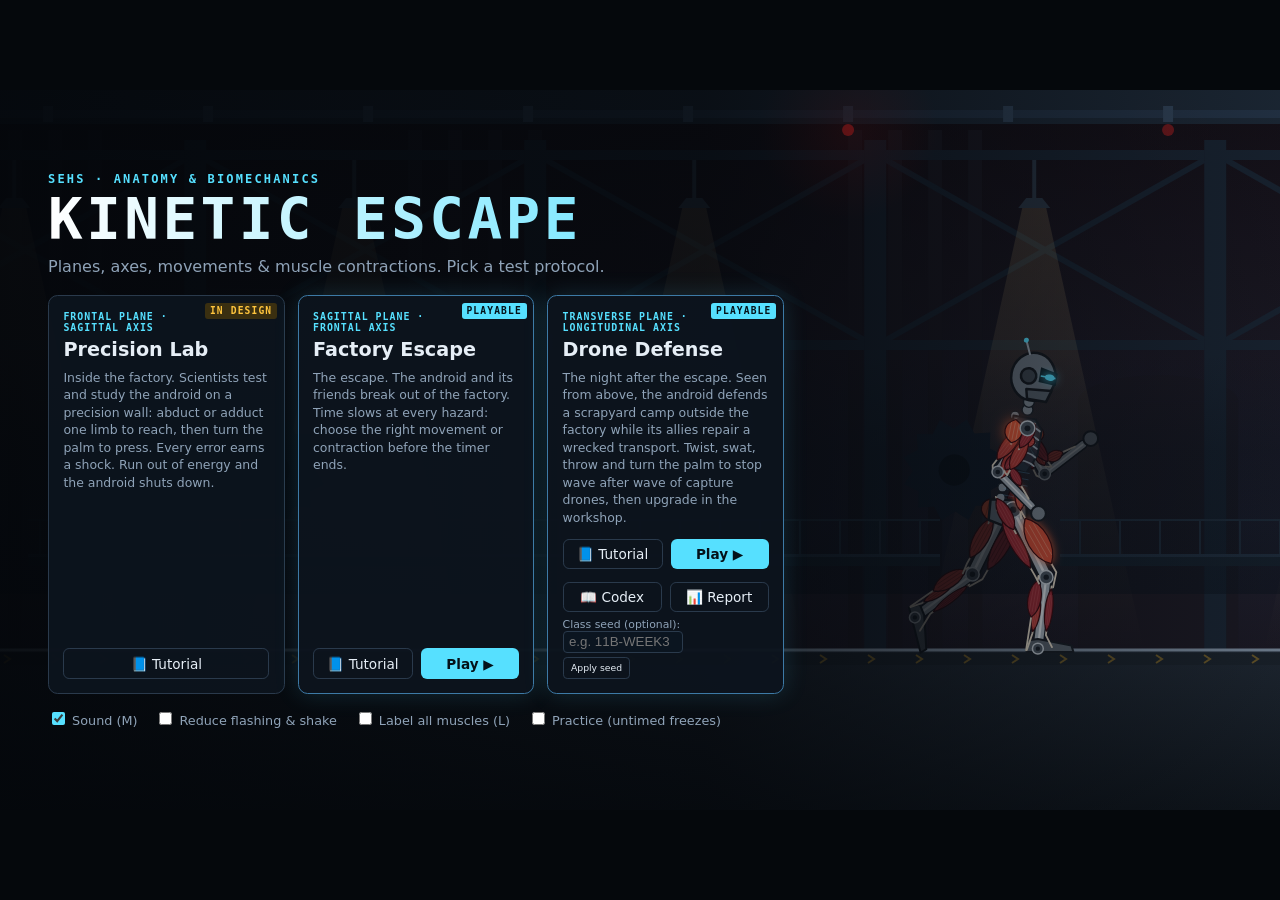
==== commit 40798f08: "Drone Defense round 2: input matters, practice mode, accurate readouts, sibling re-asks, rescue plan" ====
--- a/index.html
+++ b/index.html
@@ -169,6 +169,7 @@
   <script src="js/android_top.js"></script>
   <script src="js/drones.js"></script>
   <script src="js/workshop.js"></script>
+  <script src="js/progress.js"></script>
   <script src="js/transverse.js"></script>
   <script src="js/tutorial.js"></script>
   <script src="js/main.js"></script>
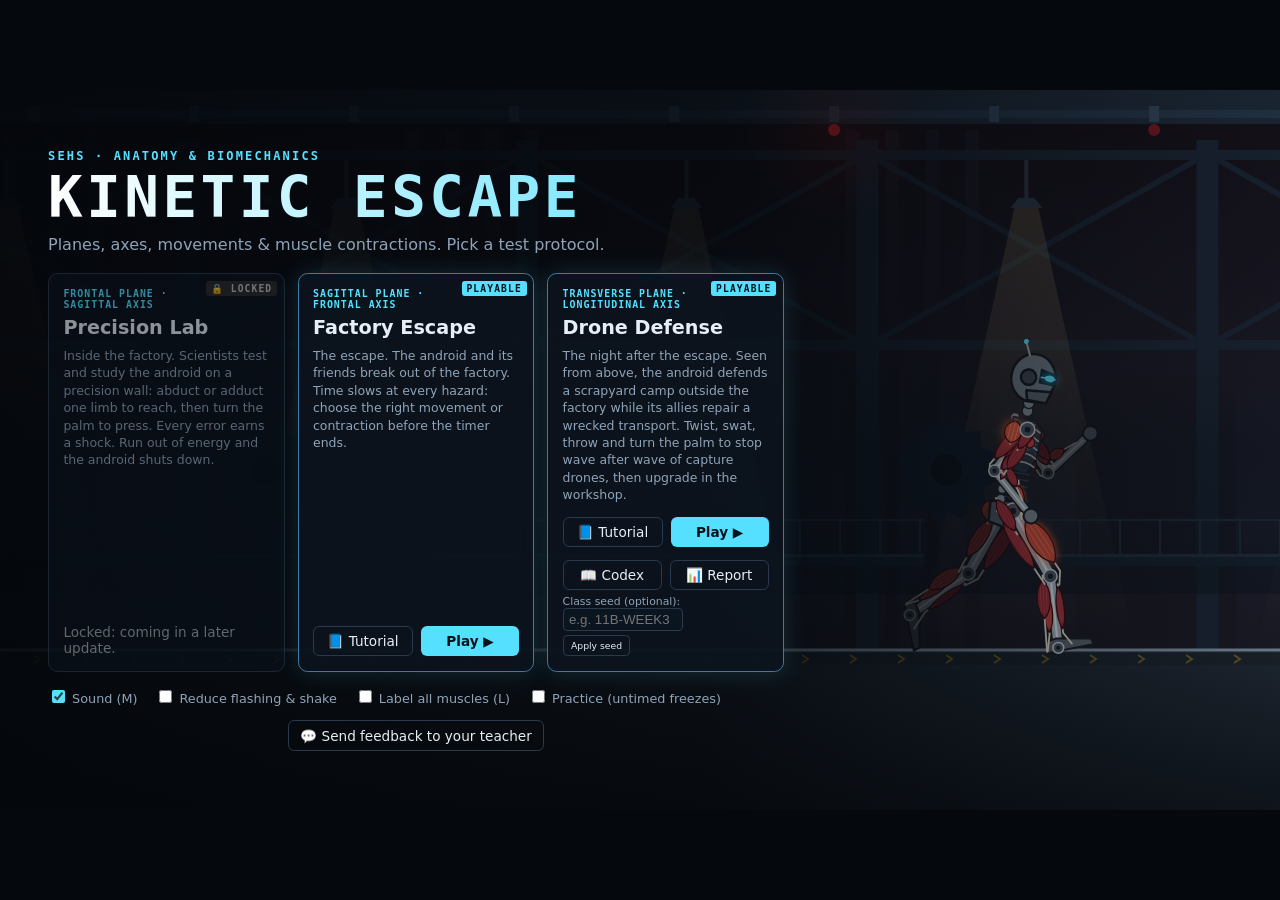
==== commit a9b6da69: "Ready for student playtest: lock Precision Lab, add student feedback box - Precision Lab (frontal) c" ====
--- a/index.html
+++ b/index.html
@@ -59,6 +59,7 @@
           <label><input type="checkbox" id="opt-labels"> Label all muscles (L)</label>
           <label title="Drone Defense: freezes wait for your answer (logged as assist)"><input type="checkbox" id="opt-practice"> Practice (untimed freezes)</label>
         </div>
+        <div class="fb-row"><button id="btn-feedback" class="ghost small">💬 Send feedback to your teacher</button></div>
       </div>
     </div>
 
@@ -108,8 +109,9 @@
         <h2>The android is out of the factory.</h2>
         <div id="w-stats" class="stats"></div>
         <div id="w-review"></div>
-        <p class="dim">Next protocol (Transverse · Drone Defense) is paused in development.</p>
+        <p class="dim">Next protocol: Drone Defense (transverse plane), on the menu.</p>
         <div class="row">
+          <button id="btn-win-feedback" class="ghost">💬 Feedback</button>
           <button id="btn-win-menu" class="ghost">Menu</button>
           <button id="btn-again" class="primary">Run a new factory</button>
         </div>
@@ -151,6 +153,7 @@
           <button id="btn-pause-report" class="ghost">📊 Report</button>
         </div>
         <div class="row">
+          <button id="btn-pause-feedback" class="ghost">💬 Feedback</button>
           <button id="btn-pause-menu" class="ghost">Quit to menu</button>
           <button id="btn-pause-tut" class="ghost">📘 Tutorial</button>
           <button id="btn-resume" class="primary">Resume (P)</button>
@@ -172,6 +175,8 @@
   <script src="js/progress.js"></script>
   <script src="js/transverse.js"></script>
   <script src="js/tutorial.js"></script>
+  <script src="js/feedback-config.js"></script>
+  <script src="js/feedback.js"></script>
   <script src="js/main.js"></script>
 </body>
 </html>
--- a/css/style.css
+++ b/css/style.css
@@ -397,6 +397,11 @@
 @keyframes ws-bought { 0% { box-shadow: 0 0 0 0 var(--cc); background-color: color-mix(in srgb, var(--cc) 30%, #0c1620); } 100% { box-shadow: 0 0 1.1em color-mix(in srgb, var(--cc) 25%, transparent); } }
 .ws-card-top { display: flex; justify-content: space-between; align-items: center; gap: 0.5em; }
 .ws-muscle { font: 700 0.66em ui-monospace, monospace; letter-spacing: 0.1em; text-transform: uppercase; color: var(--cc); }
+.ws-pw-now, .ws-pw-next { display: inline-flex; align-items: center; gap: 0.12em; }
+.ws-pw-now { color: var(--dim); }
+.ws-pw-arrow { color: var(--dim); margin: 0 0.15em; }
+.ws-slot-pw { font-style: normal; color: var(--dim); }
+.ws-slot-pw.on { color: var(--amber); font-weight: 700; }
 .ws-pw { display: inline-flex; align-items: center; gap: 0.15em; font: 800 0.78em ui-monospace, monospace; color: var(--amber); padding: 0.1em 0.4em; border-radius: 0.3em; background: rgba(255,197,61,0.08); }
 .ws-card h4 { margin: 0; font-size: 1.08em; }
 .ws-desc { margin: 0; font-size: 0.78em; line-height: 1.38; color: #a9bccf; flex: 1; }
@@ -418,7 +423,7 @@
 .ws-cost { display: inline-flex; align-items: center; gap: 0.2em; }
 
 /* loadout */
-.ws-lo { display: grid; grid-template-columns: minmax(0, 1fr) minmax(0, 1.05fr); gap: 1.1em; }
+.ws-lo { display: grid; grid-template-columns: minmax(0, 0.78fr) minmax(0, 1.22fr); gap: 1.1em; }
 .ws-slots { display: flex; flex-direction: column; gap: 0.45em; }
 .ws-empty { padding: 1em; border: 1px dashed var(--line); border-radius: 0.5em; color: var(--dim); font-size: 0.9em; line-height: 1.4; }
 .ws-slot { --cc: var(--ws-strike); display: flex; align-items: center; gap: 0.7em; padding: 0.5em 0.7em; border-radius: 0.5em; background: #0c1620; border: 1px solid #22364a; border-left: 4px solid #22364a; transition: all 0.2s; }
@@ -443,17 +448,19 @@
 .ws-opt-tag { font: 800 0.68em ui-monospace, monospace; letter-spacing: 0.1em; padding: 0.25em 0.55em; border-radius: 0.3em; border: 1px dashed #3a4c60; color: var(--dim); }
 .ws-opt-tag.on { border: 1px solid var(--green); color: #04140c; background: var(--green); box-shadow: 0 0 1em rgba(77,255,160,0.45); }
 .ws-gauges { display: grid; grid-template-columns: 1fr 1fr; gap: 0.5em; }
-.ws-gauge { display: flex; gap: 0.6em; align-items: center; padding: 0.5em 0.6em; border-radius: 0.5em; background: #0c1620; border: 1px solid #22364a; }
+.ws-gauge { display: flex; gap: 0.5em; align-items: center; padding: 0.45em 0.55em; border-radius: 0.5em; background: #0c1620; border: 1px solid #22364a; }
 .ws-gauge.opt { border-color: #2f8a5c; }
-.ws-g-dial { position: relative; flex: none; width: 4.6em; height: 2.9em; }
+.ws-g-dial { position: relative; flex: none; width: 4em; height: 2.6em; }
 .ws-g-dial svg { width: 100%; height: 100%; display: block; }
 .ws-g-arc { transition: stroke-dasharray 0.8s ease-out; }
 .ws-g-pct { position: absolute; left: 0; right: 0; bottom: -0.05em; text-align: center; font: 900 0.95em ui-monospace, monospace; }
 .ws-g-txt { min-width: 0; line-height: 1.25; }
 .ws-g-name { font-weight: 800; font-size: 0.86em; }
-.ws-g-link { font-size: 0.7em; color: var(--cyan); }
-.ws-g-bonus { font: 700 0.68em ui-monospace, monospace; color: var(--green); margin-top: 0.1em; }
-.ws-g-n { font-size: 0.6em; color: #5f7489; }
+.ws-g-name { font-size: max(0.9em, 14px); }
+.ws-g-link { font-size: max(0.82em, 13px); color: var(--cyan); }
+.ws-g-bonus { font: 700 max(0.8em, 13px) ui-monospace, monospace; color: var(--green); margin-top: 0.1em; }
+.ws-g-bonus.zero { font-family: system-ui, sans-serif; font-weight: 600; color: #ffd7a0; }
+.ws-g-n { font-size: max(0.78em, 13px); color: #8197ad; }
 
 /* intel side panel */
 .ws-side-h { display: flex; align-items: center; gap: 0.5em; margin-bottom: 0.6em; }
@@ -464,13 +471,26 @@
 .ws-drones li { display: flex; align-items: center; gap: 0.5em; padding: 0.15em 0.4em 0.15em 0.15em; border-radius: 0.4em; background: #0c1620; border: 1px solid #1f3142; }
 .ws-drones li.new { border-color: var(--amber); box-shadow: 0 0 0.8em rgba(255,197,61,0.2); }
 .ws-dicon { width: 2.6em; height: 2.6em; flex: none; border-radius: 0.3em; background: radial-gradient(circle, #1a2a3a, #0a121a); }
-.ws-dname { flex: 1; font: 800 0.8em ui-monospace, monospace; letter-spacing: 0.08em; }
+.ws-dname { flex: 1; min-width: 0; font: 800 0.8em ui-monospace, monospace; letter-spacing: 0.08em; }
+/* compact two-column drone list so the whole intel panel fits at 1280×720 */
+.ws-drones { display: grid; grid-template-columns: 1fr 1fr; gap: 0.3em; }
+.ws-drones li { position: relative; gap: 0.3em; padding: 0.1em 0.3em 0.1em 0.1em; }
+.ws-drones .ws-dicon { width: 2.2em; height: 2.2em; }
+.ws-drones .ws-dname { font-size: 0.68em; letter-spacing: 0.04em; overflow: hidden; text-overflow: ellipsis; }
+.ws-drones b { font-size: 0.85em; }
+.ws-drones em { position: absolute; top: -0.55em; right: 0.3em; }
+.ws-dname small { display: block; font: 600 0.82em system-ui, sans-serif; letter-spacing: 0; color: var(--dim); }
+.ws-intel-h { margin: 0.6em 0 0.35em; font: 800 0.7em ui-monospace, monospace; letter-spacing: 0.16em; color: var(--dim); }
+.ws-radar.off { animation: none; background: none; border-color: #3a4a5c; }
+.ws-nosig.small { padding: 0.55em 0.5em; }
+.ws-nosig.small b { font-size: 0.85em; letter-spacing: 0.12em; }
+.ws-newline.red { color: #ffb3bd; border-left-color: var(--red); font-weight: 800; }
 .ws-drones b { font: 900 1em ui-monospace, monospace; color: #fff; }
 .ws-drones em { font: 900 0.6em ui-monospace, monospace; font-style: normal; background: var(--amber); color: #1a1204; padding: 0.15em 0.35em; border-radius: 0.25em; letter-spacing: 0.1em; }
 .ws-newline { margin: 0.3em 0; font-size: 0.78em; line-height: 1.35; color: #ffe2a0; padding-left: 0.5em; border-left: 2px solid var(--amber); }
 .ws-newline.amber { color: #ffd7a0; }
 .ws-compass { display: flex; align-items: center; gap: 0.6em; margin: 0.4em 0; }
-.ws-compass span { flex: none; width: 6.2em; height: 6.2em; }
+.ws-compass span { flex: none; width: 4.4em; height: 4.4em; }
 .ws-compass svg { width: 100%; height: 100%; display: block; }
 .ws-compass p { margin: 0; font: 700 0.78em ui-monospace, monospace; letter-spacing: 0.05em; color: #ffb3bd; line-height: 1.35; }
 .ws-warden { margin-bottom: 0.5em; padding: 0.4em; text-align: center; font: 900 0.95em ui-monospace, monospace; letter-spacing: 0.15em; color: #fff;
@@ -885,3 +905,43 @@
 }
 .pg-next-l { margin: 0; padding-left: 1.2em; display: grid; gap: 0.25em; font-size: 0.88em; line-height: 1.4; }
 .pg-next-l li::marker { color: var(--amber); }
+/* tutorial: denser movement cards + a scroll cue when a page is taller than the box */
+.mv-grid { grid-template-columns: repeat(auto-fill, minmax(11.2em, 1fr)); gap: 0.4em; }
+.mv-card { padding: 0.45em 0.6em; font-size: 0.9em; }
+.mv-card i { font-size: 0.85em; }
+.others { font-size: 0.85em; line-height: 1.35; }
+.tut-body { position: relative; }
+.tut-body.more::after { content: '▼ scroll for more'; position: absolute; left: 0; bottom: 0; width: calc(100% - 27em); padding: 1.6em 0 0.2em; text-align: center; font: 700 0.75em ui-monospace, monospace; letter-spacing: 0.1em; color: var(--cyan); background: linear-gradient(transparent, var(--panel) 60%); pointer-events: none; }
+/* tutorial on a phone: the stage letterboxes to ~390 px, so the tutorial
+   breaks out to the full viewport at a readable size, one column */
+@media (max-width: 700px), (max-height: 430px) {
+  #tutorial { position: fixed; inset: 0; z-index: 60; font-size: 14px; align-items: stretch; }
+  #tutorial .tut { width: 100%; height: 100%; border-radius: 0; padding: 0.6em 0.7em; }
+  #tutorial .tut-body { grid-template-columns: 1fr; overflow: auto; }
+  #tutorial #tut-content { overflow: visible; }
+  #tutorial .tut-demo { order: -1; }
+  #tutorial .tut-demo { flex: none; min-height: auto; }
+  #tutorial #tut-canvas { height: 30vh; width: auto; max-width: 100%; align-self: center; flex: none; }
+  #tutorial .tut-body { grid-auto-rows: auto; align-content: start; }
+  #tutorial .mv-grid { grid-template-columns: repeat(auto-fill, minmax(9.5em, 1fr)); }
+  #tutorial .tut footer { flex-wrap: wrap; }
+  #tutorial .tut-body.more::after { display: none; }
+  #tutorial .pcards, #tutorial .branches, #tutorial .others { grid-template-columns: 1fr; }
+}
+@media (max-height: 430px) {
+  #tutorial .tut-body { grid-template-columns: 1fr 40%; }
+  #tutorial .tut-demo { order: 0; }
+  #tutorial #tut-content { overflow: auto; }
+}
+
+/* ---- locked level + student feedback box ---- */
+.level.locked { opacity: 0.6; }
+.level.locked .badge { background: #2a2a2a; color: #bbb; }
+.lv-locked { font-size: 0.85em; color: #9aa; }
+.fb-row { margin-top: 0.9em; display: flex; justify-content: center; }
+#feedback-box { z-index: 50; }
+.fb-panel { width: 34em; max-width: calc(100% - 32px); }
+.fb-l { display: block; margin: 0.5em 0; }
+.fb-l input { margin-left: 0.5em; padding: 0.35em 0.5em; width: 16em; max-width: 60%; background: #0b141c; color: inherit; border: 1px solid var(--line); border-radius: 0.3em; font: inherit; }
+#fb-text { width: 100%; box-sizing: border-box; padding: 0.6em; background: #0b141c; color: inherit; border: 1px solid var(--line); border-radius: 0.4em; font: inherit; resize: vertical; }
+#fb-msg { min-height: 1.3em; margin-top: 0.4em; }
